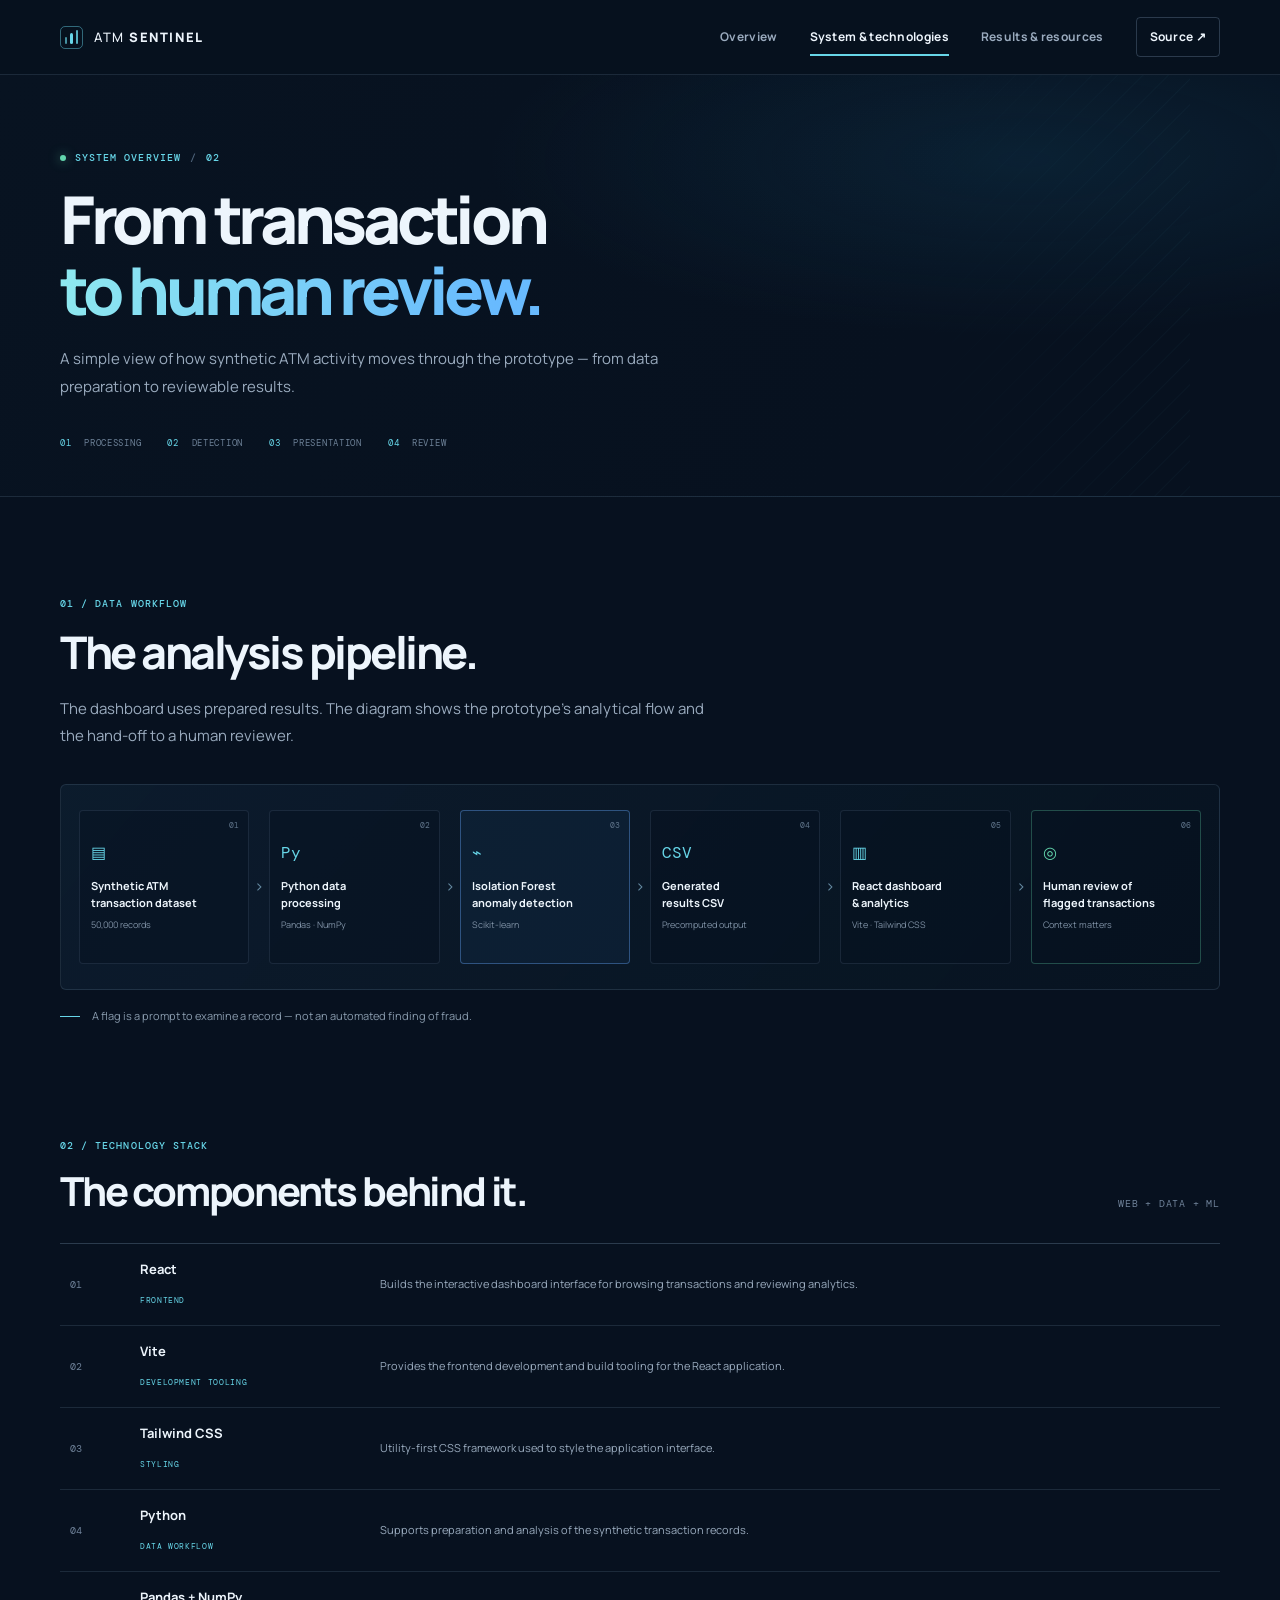
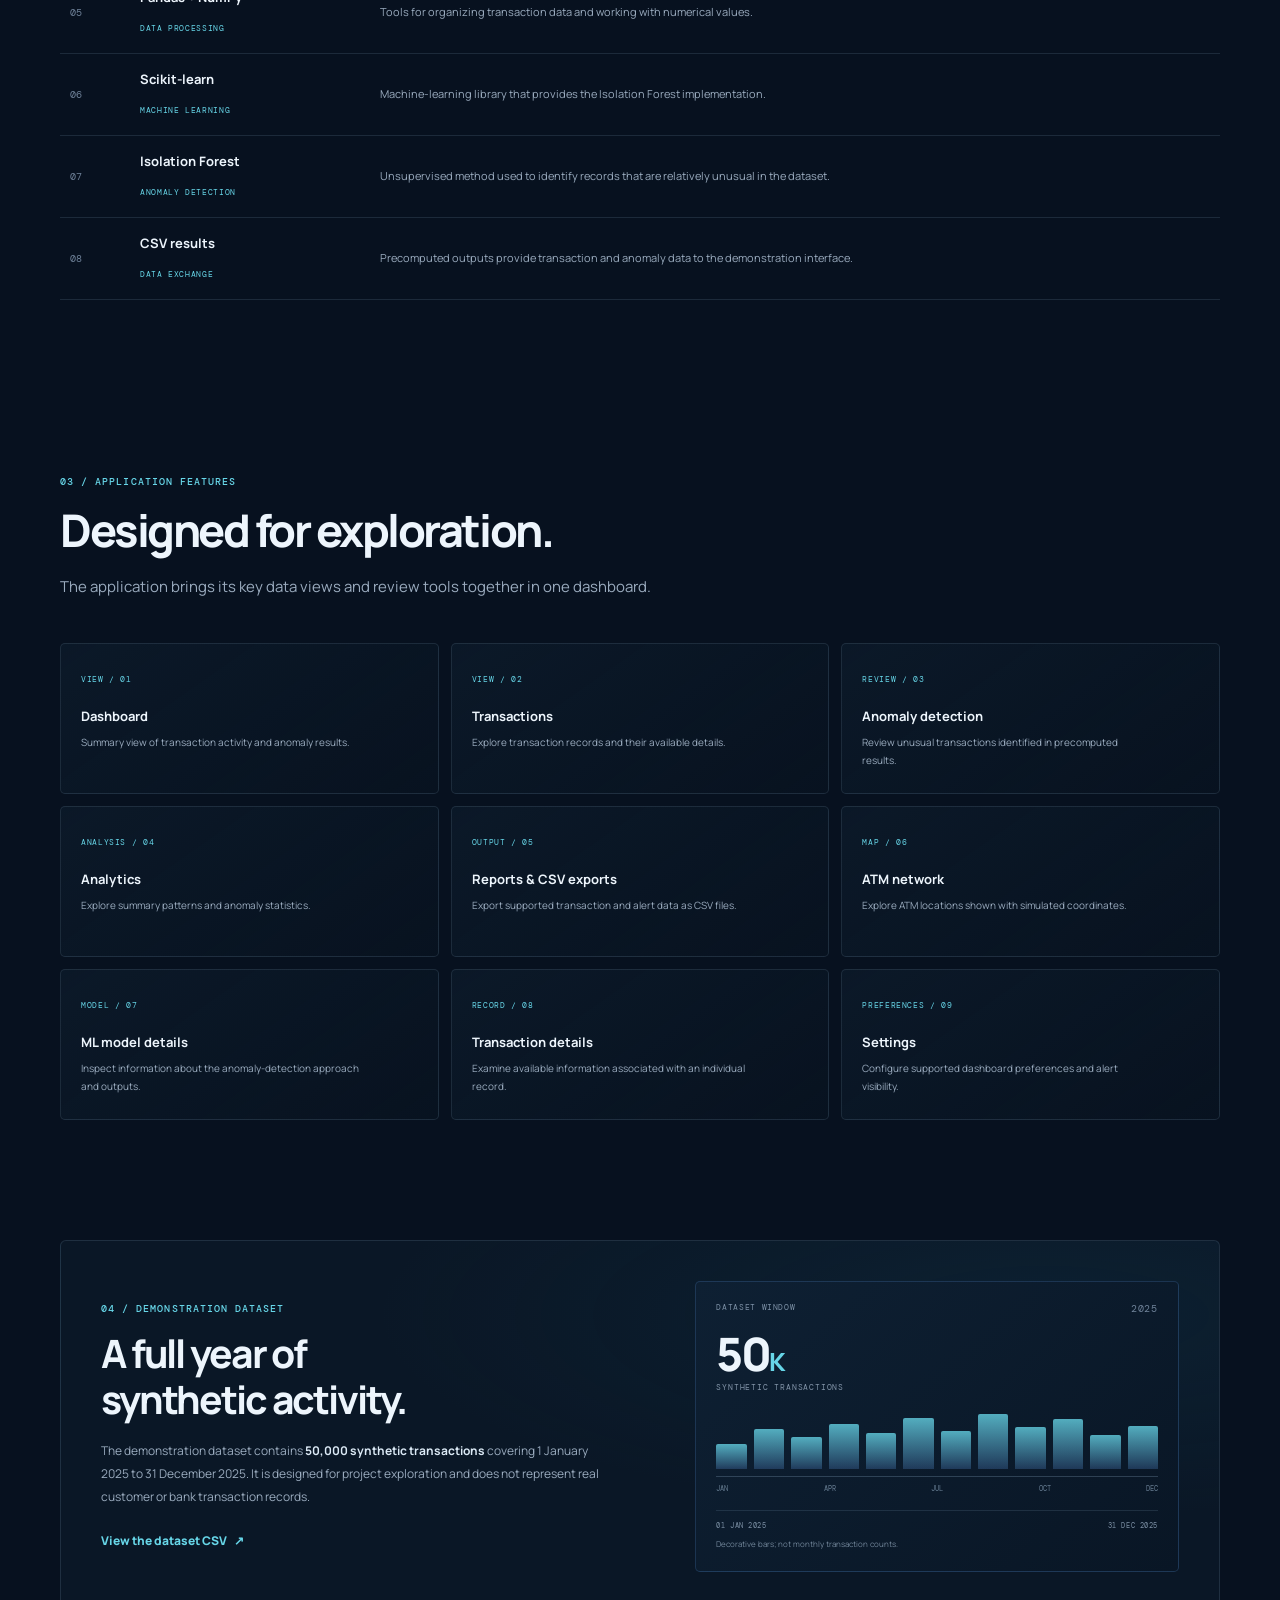
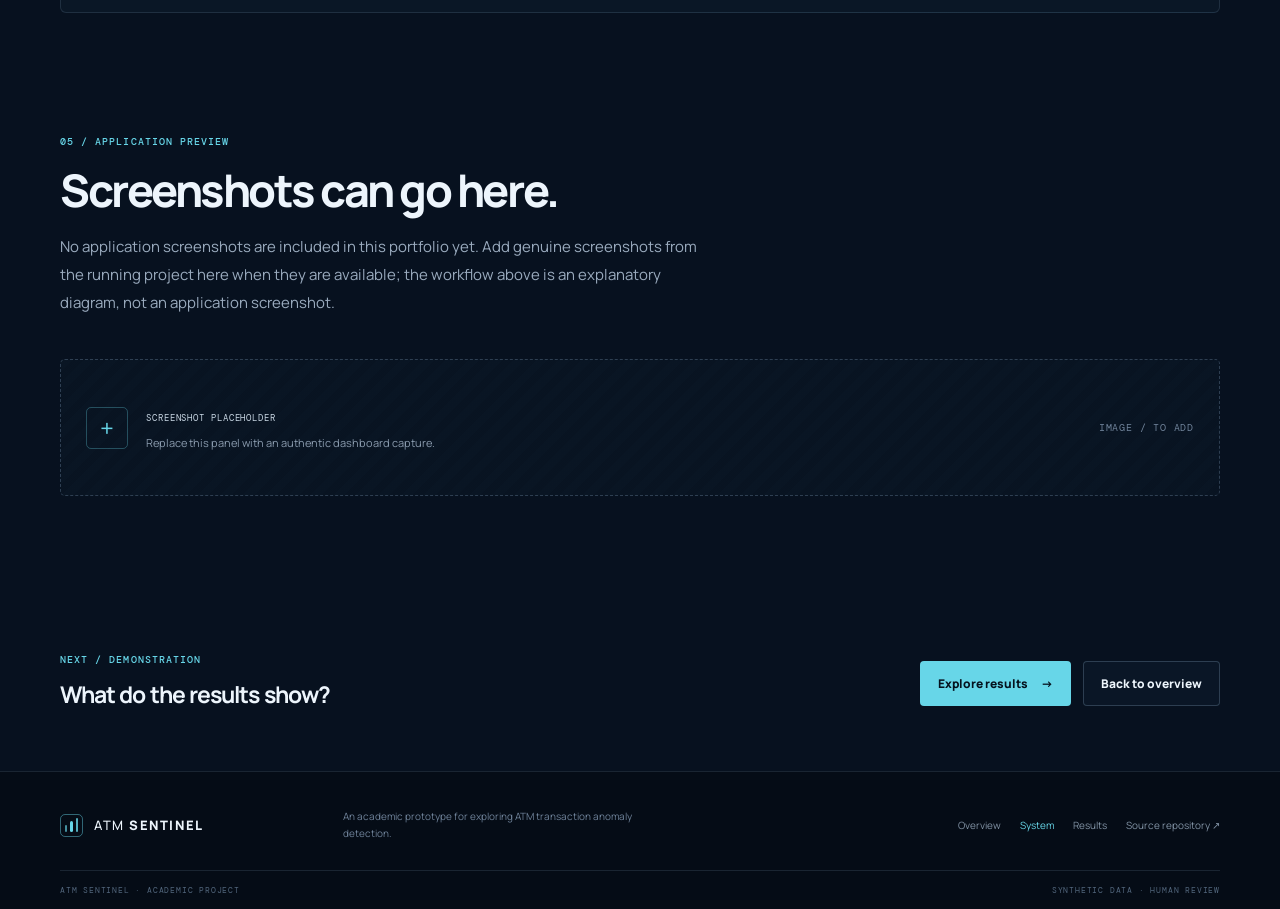
==== system.html @ 70c1882f "Add files via upload" ====
<!doctype html>
<html lang="en">
<head>
  <meta charset="utf-8">
  <meta name="viewport" content="width=device-width, initial-scale=1">
  <meta name="theme-color" content="#07111f">
  <meta name="description" content="Explore the ATM Sentinel system workflow, technologies, dataset and prototype features.">
  <title>System &amp; Technologies | ATM Sentinel</title>
  <link rel="preconnect" href="https://fonts.googleapis.com">
  <link rel="preconnect" href="https://fonts.gstatic.com" crossorigin>
  <link href="https://fonts.googleapis.com/css2?family=DM+Mono:wght@400;500&family=Manrope:wght@400;500;600;700;800&display=swap" rel="stylesheet">
  <link rel="stylesheet" href="style.css">
  <script src="script.js" defer></script>
</head>
<body>
  <a class="skip-link" href="#main">Skip to content</a>
  <header class="site-header"><div class="nav-shell">
    <a class="brand" href="index.html" aria-label="ATM Sentinel home"><span class="brand-mark" aria-hidden="true"><span></span><span></span><span></span></span><span>ATM <strong>SENTINEL</strong></span></a>
    <button class="menu-toggle" type="button" aria-expanded="false" aria-controls="primary-navigation"><span class="sr-only">Toggle navigation</span><span class="menu-lines" aria-hidden="true"></span></button>
    <nav class="primary-nav" id="primary-navigation" aria-label="Main navigation"><a href="index.html">Overview</a><a href="system.html" aria-current="page">System &amp; technologies</a><a href="results.html">Results &amp; resources</a><a class="nav-source" href="https://github.com/desire1515/ATM-Sentinel" target="_blank" rel="noopener noreferrer">Source <span aria-hidden="true">↗</span></a></nav>
  </div></header>
  <main id="main">
    <section class="page-hero">
      <div class="page-hero-inner"><p class="eyebrow"><span class="status-dot"></span> SYSTEM OVERVIEW <span class="eyebrow-divider">/</span> 02</p><h1>From transaction<br><span class="text-gradient">to human review.</span></h1><p class="page-lead">A simple view of how synthetic ATM activity moves through the prototype — from data preparation to reviewable results.</p>
        <div class="page-meta"><span><b>01</b> PROCESSING</span><span><b>02</b> DETECTION</span><span><b>03</b> PRESENTATION</span><span><b>04</b> REVIEW</span></div>
      </div>
    </section>
    <section class="section architecture-section" aria-labelledby="architecture-title">
      <div class="section-heading"><p class="eyebrow">01 / DATA WORKFLOW</p><h2 id="architecture-title">The analysis pipeline.</h2><p class="section-lead">The dashboard uses prepared results. The diagram shows the prototype’s analytical flow and the hand-off to a human reviewer.</p></div>
      <div class="architecture" role="img" aria-label="Synthetic ATM transaction dataset flows to Python data processing, Isolation Forest anomaly detection, generated results CSV, React dashboard and analytics, then human review of flagged transactions.">
        <div class="arch-node"><span class="arch-number">01</span><span class="arch-icon" aria-hidden="true">▤</span><strong>Synthetic ATM<br>transaction dataset</strong><small>50,000 records</small></div>
        <span class="arch-connector" aria-hidden="true"><span>›</span></span>
        <div class="arch-node"><span class="arch-number">02</span><span class="arch-icon" aria-hidden="true">Py</span><strong>Python data<br>processing</strong><small>Pandas · NumPy</small></div>
        <span class="arch-connector" aria-hidden="true"><span>›</span></span>
        <div class="arch-node arch-node-featured"><span class="arch-number">03</span><span class="arch-icon" aria-hidden="true">⌁</span><strong>Isolation Forest<br>anomaly detection</strong><small>Scikit-learn</small></div>
        <span class="arch-connector" aria-hidden="true"><span>›</span></span>
        <div class="arch-node"><span class="arch-number">04</span><span class="arch-icon" aria-hidden="true">CSV</span><strong>Generated<br>results CSV</strong><small>Precomputed output</small></div>
        <span class="arch-connector" aria-hidden="true"><span>›</span></span>
        <div class="arch-node"><span class="arch-number">05</span><span class="arch-icon" aria-hidden="true">▥</span><strong>React dashboard<br>&amp; analytics</strong><small>Vite · Tailwind CSS</small></div>
        <span class="arch-connector" aria-hidden="true"><span>›</span></span>
        <div class="arch-node arch-node-review"><span class="arch-number">06</span><span class="arch-icon" aria-hidden="true">◎</span><strong>Human review of<br>flagged transactions</strong><small>Context matters</small></div>
      </div>
      <p class="architecture-caption"><span class="caption-line"></span> A flag is a prompt to examine a record — not an automated finding of fraud.</p>
    </section>
    <section class="section stack-section" aria-labelledby="stack-title"><div class="section-heading section-heading-row"><div><p class="eyebrow">02 / TECHNOLOGY STACK</p><h2 id="stack-title">The components behind it.</h2></div><span class="mono stack-count">WEB + DATA + ML</span></div>
      <div class="stack-table">
        <article class="stack-row"><span class="stack-index">01</span><div class="stack-name"><h3>React</h3><span class="stack-type">FRONTEND</span></div><p>Builds the interactive dashboard interface for browsing transactions and reviewing analytics.</p></article>
        <article class="stack-row"><span class="stack-index">02</span><div class="stack-name"><h3>Vite</h3><span class="stack-type">DEVELOPMENT TOOLING</span></div><p>Provides the frontend development and build tooling for the React application.</p></article>
        <article class="stack-row"><span class="stack-index">03</span><div class="stack-name"><h3>Tailwind CSS</h3><span class="stack-type">STYLING</span></div><p>Utility-first CSS framework used to style the application interface.</p></article>
        <article class="stack-row"><span class="stack-index">04</span><div class="stack-name"><h3>Python</h3><span class="stack-type">DATA WORKFLOW</span></div><p>Supports preparation and analysis of the synthetic transaction records.</p></article>
        <article class="stack-row"><span class="stack-index">05</span><div class="stack-name"><h3>Pandas + NumPy</h3><span class="stack-type">DATA PROCESSING</span></div><p>Tools for organizing transaction data and working with numerical values.</p></article>
        <article class="stack-row"><span class="stack-index">06</span><div class="stack-name"><h3>Scikit-learn</h3><span class="stack-type">MACHINE LEARNING</span></div><p>Machine-learning library that provides the Isolation Forest implementation.</p></article>
        <article class="stack-row"><span class="stack-index">07</span><div class="stack-name"><h3>Isolation Forest</h3><span class="stack-type">ANOMALY DETECTION</span></div><p>Unsupervised method used to identify records that are relatively unusual in the dataset.</p></article>
        <article class="stack-row"><span class="stack-index">08</span><div class="stack-name"><h3>CSV results</h3><span class="stack-type">DATA EXCHANGE</span></div><p>Precomputed outputs provide transaction and anomaly data to the demonstration interface.</p></article>
      </div>
    </section>
    <section class="section features-section" aria-labelledby="features-title">
      <div class="section-heading"><p class="eyebrow">03 / APPLICATION FEATURES</p><h2 id="features-title">Designed for exploration.</h2><p class="section-lead">The application brings its key data views and review tools together in one dashboard.</p></div>
      <div class="feature-grid">
        <article class="feature-card"><span class="feature-code">VIEW / 01</span><h3>Dashboard</h3><p>Summary view of transaction activity and anomaly results.</p></article>
        <article class="feature-card"><span class="feature-code">VIEW / 02</span><h3>Transactions</h3><p>Explore transaction records and their available details.</p></article>
        <article class="feature-card"><span class="feature-code">REVIEW / 03</span><h3>Anomaly detection</h3><p>Review unusual transactions identified in precomputed results.</p></article>
        <article class="feature-card"><span class="feature-code">ANALYSIS / 04</span><h3>Analytics</h3><p>Explore summary patterns and anomaly statistics.</p></article>
        <article class="feature-card"><span class="feature-code">OUTPUT / 05</span><h3>Reports &amp; CSV exports</h3><p>Export supported transaction and alert data as CSV files.</p></article>
        <article class="feature-card"><span class="feature-code">MAP / 06</span><h3>ATM network</h3><p>Explore ATM locations shown with simulated coordinates.</p></article>
        <article class="feature-card"><span class="feature-code">MODEL / 07</span><h3>ML model details</h3><p>Inspect information about the anomaly-detection approach and outputs.</p></article>
        <article class="feature-card"><span class="feature-code">RECORD / 08</span><h3>Transaction details</h3><p>Examine available information associated with an individual record.</p></article>
        <article class="feature-card"><span class="feature-code">PREFERENCES / 09</span><h3>Settings</h3><p>Configure supported dashboard preferences and alert visibility.</p></article>
      </div>
    </section>
    <section class="section dataset-section" aria-labelledby="dataset-title">
      <div class="dataset-card"><div class="dataset-copy"><p class="eyebrow">04 / DEMONSTRATION DATASET</p><h2 id="dataset-title">A full year of<br>synthetic activity.</h2><p>The demonstration dataset contains <strong>50,000 synthetic transactions</strong> covering 1 January 2025 to 31 December 2025. It is designed for project exploration and does not represent real customer or bank transaction records.</p><a class="text-link" href="https://github.com/desire1515/ATM-Sentinel/blob/main/dataset/atm_transactions_malawi_synthetic.csv" target="_blank" rel="noopener noreferrer">View the dataset CSV <span aria-hidden="true">↗</span></a></div>
        <div class="dataset-visual" role="img" aria-label="Illustration of a synthetic dataset spanning January through December 2025; bars are decorative and do not show monthly transaction counts"><div class="dataset-visual-top"><span>DATASET WINDOW</span><span class="mono">2025</span></div><div class="dataset-number">50<span>K</span></div><div class="dataset-label">SYNTHETIC TRANSACTIONS</div><div class="dataset-bars" aria-hidden="true"><i style="--bar: 42%"></i><i style="--bar: 68%"></i><i style="--bar: 54%"></i><i style="--bar: 76%"></i><i style="--bar: 61%"></i><i style="--bar: 86%"></i><i style="--bar: 64%"></i><i style="--bar: 92%"></i><i style="--bar: 71%"></i><i style="--bar: 84%"></i><i style="--bar: 58%"></i><i style="--bar: 73%"></i></div><div class="dataset-months"><span>JAN</span><span>APR</span><span>JUL</span><span>OCT</span><span>DEC</span></div><div class="dataset-dates"><span>01 JAN 2025</span><span>31 DEC 2025</span></div><small class="dataset-note">Decorative bars; not monthly transaction counts.</small></div>
      </div>
    </section>
    <section class="section screenshots-section" aria-labelledby="screenshots-title">
      <div class="section-heading"><p class="eyebrow">05 / APPLICATION PREVIEW</p><h2 id="screenshots-title">Screenshots can go here.</h2><p class="section-lead">No application screenshots are included in this portfolio yet. Add genuine screenshots from the running project here when they are available; the workflow above is an explanatory diagram, not an application screenshot.</p></div>
      <div class="screenshot-placeholder"><span class="placeholder-plus" aria-hidden="true">+</span><div><strong>SCREENSHOT PLACEHOLDER</strong><p>Replace this panel with an authentic dashboard capture.</p></div><span class="mono">IMAGE / TO ADD</span></div>
    </section>
    <section class="closing-cta"><div><p class="eyebrow">NEXT / DEMONSTRATION</p><h2>What do the results show?</h2></div><div class="cta-actions"><a class="button button-primary" href="results.html">Explore results <span aria-hidden="true">→</span></a><a class="button button-secondary" href="index.html">Back to overview</a></div></section>
  </main>
  <footer class="site-footer"><div class="footer-main"><a class="brand" href="index.html"><span class="brand-mark" aria-hidden="true"><span></span><span></span><span></span></span><span>ATM <strong>SENTINEL</strong></span></a><p>An academic prototype for exploring ATM transaction anomaly detection.</p><nav aria-label="Footer navigation"><a href="index.html">Overview</a><a href="system.html" aria-current="page">System</a><a href="results.html">Results</a><a href="https://github.com/desire1515/ATM-Sentinel" target="_blank" rel="noopener noreferrer">Source repository ↗</a></nav></div><div class="footer-bottom"><span>ATM SENTINEL · ACADEMIC PROJECT</span><span>SYNTHETIC DATA · HUMAN REVIEW</span></div></footer>
</body>
</html>
---- style.css ----
:root {
  color-scheme: dark;
  --bg: #07111f;
  --bg-deep: #050c16;
  --panel: #0c1929;
  --panel-raised: #102035;
  --line: rgba(157, 190, 220, .14);
  --line-strong: rgba(157, 190, 220, .24);
  --text: #edf5fc;
  --muted: #9aabbe;
  --dim: #6f8299;
  --cyan: #67d6e8;
  --blue: #67a9ff;
  --green: #63d6ad;
  --amber: #ffc66d;
  --red: #ff748b;
  --font: "Manrope", "Segoe UI", sans-serif;
  --mono: "DM Mono", Consolas, monospace;
  --content: 1160px;
}

* { box-sizing: border-box; }
html { scroll-behavior: smooth; scroll-padding-top: 90px; }
body { margin: 0; background: var(--bg); color: var(--text); font-family: var(--font); font-size: 15px; line-height: 1.7; -webkit-font-smoothing: antialiased; }
a { color: inherit; text-decoration: none; }
a:hover { color: var(--cyan); }
button, a { -webkit-tap-highlight-color: transparent; }
:focus-visible { outline: 3px solid var(--cyan); outline-offset: 4px; border-radius: 3px; }
::selection { background: rgba(103, 214, 232, .3); color: #fff; }
.sr-only { position: absolute; width: 1px; height: 1px; padding: 0; margin: -1px; overflow: hidden; clip: rect(0, 0, 0, 0); white-space: nowrap; border: 0; }
.skip-link { position: fixed; z-index: 100; top: 12px; left: 12px; padding: 10px 14px; transform: translateY(-160%); background: var(--cyan); color: var(--bg-deep); border-radius: 4px; font-weight: 800; }
.skip-link:focus { transform: translateY(0); color: var(--bg-deep); }
.site-header { position: sticky; top: 0; z-index: 20; background: rgba(7, 17, 31, .94); border-bottom: 1px solid var(--line); backdrop-filter: blur(16px); }
.nav-shell { width: min(var(--content), calc(100% - 56px)); min-height: 74px; margin: auto; display: flex; align-items: center; justify-content: space-between; }
.brand { display: inline-flex; align-items: center; gap: 11px; color: var(--text); font-size: 13px; letter-spacing: .12em; font-weight: 500; white-space: nowrap; }
.brand strong { font-weight: 800; }
.brand-mark { width: 23px; height: 23px; display: flex; align-items: end; gap: 3px; padding: 4px; border: 1px solid rgba(103, 214, 232, .45); border-radius: 5px; }
.brand-mark span { width: 3px; border-radius: 2px; background: var(--cyan); }
.brand-mark span:nth-child(1) { height: 7px; opacity: .65; }.brand-mark span:nth-child(2) { height: 11px; }.brand-mark span:nth-child(3) { height: 14px; opacity: .8; }
.primary-nav { display: flex; align-items: center; gap: 32px; }
.primary-nav a { position: relative; padding: 26px 0; color: var(--muted); font-size: 12px; font-weight: 700; letter-spacing: .025em; transition: color .2s ease; }
.primary-nav a:hover, .primary-nav a[aria-current="page"] { color: var(--text); }
.primary-nav a[aria-current="page"]::after { position: absolute; content: ""; bottom: 17px; left: 0; width: 100%; height: 2px; background: var(--cyan); }
.primary-nav .nav-source { padding: 9px 13px; border: 1px solid var(--line-strong); border-radius: 4px; color: var(--text); }
.primary-nav .nav-source::after { display: none; }
.primary-nav .nav-source:hover { border-color: var(--cyan); color: var(--cyan); }
.menu-toggle { display: none; border: 1px solid var(--line-strong); color: var(--text); background: transparent; width: 42px; height: 42px; border-radius: 4px; }
.menu-lines, .menu-lines::before, .menu-lines::after { position: relative; display: block; width: 18px; height: 2px; background: var(--text); margin: auto; transition: transform .2s ease; }
.menu-lines::before, .menu-lines::after { content: ""; position: absolute; left: 0; }
.menu-lines::before { transform: translateY(-6px); }.menu-lines::after { transform: translateY(6px); }

.hero { position: relative; overflow: hidden; background: radial-gradient(ellipse at 76% 45%, rgba(18, 60, 91, .34), transparent 37%), linear-gradient(135deg, #081321 0%, #07111f 58%, #091727 100%); }
.hero-grid { width: min(var(--content), calc(100% - 56px)); min-height: 580px; margin: auto; display: grid; grid-template-columns: 1.02fr .98fr; align-items: center; gap: 40px; padding: 67px 0 52px; }
.hero-copy { position: relative; z-index: 1; }
.eyebrow { display: flex; align-items: center; gap: 9px; margin: 0 0 19px; color: var(--cyan); font: 500 10px/1.4 var(--mono); letter-spacing: .105em; }
.status-dot { width: 6px; height: 6px; display: inline-block; background: var(--green); border-radius: 50%; box-shadow: 0 0 11px rgba(99, 214, 173, .6); }
.eyebrow-divider { color: #50657c; }
h1, h2, h3, p { margin-top: 0; }
.hero h1, .page-hero h1 { margin: 0; font-size: clamp(44px, 6.6vw, 76px); line-height: 1.08; letter-spacing: -.065em; font-weight: 800; }
.text-gradient { color: var(--cyan); background: linear-gradient(100deg, #8de7f0 4%, #68bafe 90%); background-clip: text; -webkit-background-clip: text; -webkit-text-fill-color: transparent; }
.hero-subtitle { margin: 13px 0 19px; color: #c7d5e4; font-size: clamp(16px, 2vw, 20px); font-weight: 600; letter-spacing: -.02em; }
.hero-intro, .page-lead { max-width: 530px; margin: 0; color: var(--muted); font-size: 15px; line-height: 1.9; }
.hero-actions, .cta-actions { display: flex; flex-wrap: wrap; gap: 12px; margin-top: 29px; }
.button { min-height: 45px; display: inline-flex; align-items: center; justify-content: center; gap: 13px; padding: 0 17px; border: 1px solid transparent; border-radius: 4px; font-size: 12px; font-weight: 800; transition: transform .2s ease, border-color .2s ease, background .2s ease; }
.button:hover { transform: translateY(-2px); }
.button-primary { color: #05121e; background: var(--cyan); }
.button-primary:hover { color: #05121e; background: #90e8f2; }
.button-secondary { color: var(--text); border-color: var(--line-strong); background: rgba(13, 28, 44, .55); }
.button-secondary:hover { color: var(--cyan); border-color: var(--cyan); }
.hero-note { max-width: 470px; display: flex; align-items: flex-start; gap: 10px; margin-top: 23px; color: #8799ad; font-size: 11px; line-height: 1.7; }
.note-icon { flex: 0 0 auto; display: inline-grid; place-items: center; width: 17px; height: 17px; border: 1px solid rgba(103, 214, 232, .55); border-radius: 50%; color: var(--cyan); font: 500 10px var(--mono); }
.hero-visual { position: relative; width: 100%; max-width: 520px; height: 386px; margin: 0 auto; overflow: hidden; border: 1px solid rgba(103, 169, 255, .22); border-radius: 8px; background: linear-gradient(145deg, rgba(14, 31, 50, .93), rgba(7, 17, 31, .84)); box-shadow: 0 28px 90px rgba(0, 0, 0, .25), inset 0 1px rgba(255,255,255,.025); }
.hero-visual::before { position: absolute; inset: 0; content: ""; opacity: .36; background-image: linear-gradient(rgba(114, 165, 207, .08) 1px, transparent 1px), linear-gradient(90deg, rgba(114, 165, 207, .08) 1px, transparent 1px); background-size: 34px 34px; mask-image: linear-gradient(to bottom, black, transparent 88%); }
.visual-topline, .visual-footer { position: absolute; z-index: 2; left: 23px; right: 23px; display: flex; align-items: center; justify-content: space-between; color: #7890a8; font: 9px var(--mono); letter-spacing: .12em; }
.visual-topline { top: 20px; }.mono { color: var(--dim); font: 10px var(--mono); letter-spacing: .08em; }
.visual-orbit { position: absolute; top: 49%; left: 50%; border: 1px solid rgba(103, 169, 255, .19); border-radius: 50%; transform: translate(-50%, -50%); }
.orbit-one { width: 214px; height: 214px; }.orbit-two { width: 310px; height: 310px; border-style: dashed; border-color: rgba(103, 214, 232, .15); }
.visual-center { position: absolute; top: 49%; left: 50%; z-index: 2; display: flex; width: 150px; height: 150px; flex-direction: column; align-items: center; justify-content: center; gap: 6px; border: 1px solid rgba(103, 214, 232, .35); border-radius: 50%; background: radial-gradient(circle, rgba(19, 52, 75, .96), rgba(9, 23, 38, .97) 72%); box-shadow: 0 0 46px rgba(49, 165, 199, .13); transform: translate(-50%, -50%); }
.shield { width: 43px; height: 43px; display: grid; place-items: center; margin-bottom: 3px; }
.shield svg { width: 38px; fill: none; stroke: var(--cyan); stroke-width: 1.7; stroke-linecap: round; stroke-linejoin: round; }
.visual-center-label { color: var(--text); font-size: 9px; font-weight: 800; letter-spacing: .12em; }.visual-center-sub { color: #7890a8; font: 8px var(--mono); letter-spacing: .1em; }
.signal { position: absolute; z-index: 3; width: 8px; height: 8px; border: 2px solid #0d2435; border-radius: 50%; background: var(--cyan); box-shadow: 0 0 13px var(--cyan); }
.signal-a { top: 28%; left: 30%; }.signal-b { top: 68%; right: 23%; background: var(--blue); box-shadow: 0 0 12px var(--blue); }.signal-c { top: 30%; right: 29%; width: 6px; height: 6px; background: var(--green); box-shadow: 0 0 12px var(--green); }
.visual-tag { position: absolute; z-index: 4; display: flex; align-items: center; gap: 7px; padding: 7px 10px; border: 1px solid var(--line-strong); border-radius: 4px; background: rgba(7, 17, 31, .93); color: #c9d7e5; font: 9px var(--mono); letter-spacing: .06em; box-shadow: 0 8px 22px rgba(0,0,0,.2); }
.tag-anomaly { top: 34%; right: 7%; }.tag-review { bottom: 24%; left: 7%; }.tag-dot { width: 6px; height: 6px; border-radius: 50%; background: var(--amber); box-shadow: 0 0 8px rgba(255,198,109,.65); }.tag-check { color: var(--cyan); font-size: 12px; }
.visual-footer { bottom: 18px; color: #6f8299; font-size: 8px; }.visual-line { flex: 1; max-width: 40px; height: 1px; margin: 0 7px; background: rgba(103, 169, 255, .25); }
.hero-bottom { width: min(var(--content), calc(100% - 56px)); display: flex; justify-content: space-between; margin: auto; padding: 15px 0 20px; border-top: 1px solid var(--line); color: #657b92; font: 9px var(--mono); letter-spacing: .1em; }.scroll-cue span { color: var(--cyan); margin-left: 6px; }

.section { width: min(var(--content), calc(100% - 56px)); margin: auto; padding: 100px 0; }
.section-heading { max-width: 700px; margin-bottom: 43px; }
.section-heading .eyebrow { margin-bottom: 14px; }
.section-heading h2, .tech-intro h2, .aim-heading h2, .dataset-copy h2 { margin-bottom: 0; font-size: clamp(30px, 4.2vw, 45px); line-height: 1.2; letter-spacing: -.055em; font-weight: 750; }
.text-muted { color: #8498ae; }
.section-heading-row { max-width: none; display: flex; align-items: end; justify-content: space-between; gap: 24px; }
.section-heading-row h2 { font-size: clamp(28px, 3.8vw, 40px); }
.section-lead { max-width: 650px; margin: 16px 0 0; color: var(--muted); line-height: 1.85; }
.section-problem { display: grid; grid-template-columns: .9fr 1.1fr; gap: 100px; }
.section-problem .section-heading { margin: 0; }
.problem-content { max-width: 580px; padding-top: 7px; }.problem-content p { color: var(--muted); line-height: 1.9; }.problem-content .lead { margin-bottom: 17px; color: #d5e0ea; font-size: 17px; line-height: 1.75; }
.callout { display: flex; gap: 14px; margin-top: 26px; padding: 17px 18px; border: 1px solid rgba(255, 198, 109, .22); border-left: 2px solid var(--amber); border-radius: 4px; background: rgba(255, 198, 109, .045); }
.callout-mark { width: 20px; height: 20px; display: grid; flex: 0 0 auto; place-items: center; border: 1px solid rgba(255,198,109,.6); border-radius: 50%; color: var(--amber); font: 12px var(--mono); }
.callout p { margin: 0; color: #aebccc; font-size: 12px; line-height: 1.7; }.callout strong { color: var(--amber); }
.section-aim { padding-top: 0; }.aim-panel { display: grid; grid-template-columns: 1fr 1fr; gap: 70px; align-items: end; padding: 43px; border: 1px solid var(--line); border-radius: 6px; background: linear-gradient(120deg, #0b1929, #0a1625); }
.aim-heading .eyebrow { margin-bottom: 14px; }.aim-statement { display: flex; gap: 18px; align-items: stretch; }.aim-rule { flex: 0 0 2px; background: linear-gradient(var(--cyan), rgba(103,214,232,.05)); }.aim-statement p { margin: 0; color: #c5d4e2; font-size: 15px; line-height: 1.9; }
.objectives { padding-top: 38px; }.objectives-head { display: flex; align-items: center; justify-content: space-between; padding-bottom: 14px; border-bottom: 1px solid var(--line-strong); }.objectives-head .eyebrow { margin: 0; }.objective-list { display: grid; grid-template-columns: 1fr 1fr; column-gap: 48px; }.objective { display: flex; gap: 17px; padding: 22px 0; border-bottom: 1px solid var(--line); }.objective-num { color: var(--cyan); font: 11px var(--mono); padding-top: 3px; }.objective h3 { margin: 0 0 7px; font-size: 14px; }.objective p { margin: 0; color: var(--muted); font-size: 12px; line-height: 1.75; }
.solution-section { padding-top: 25px; }.text-link { color: var(--cyan); font-size: 12px; font-weight: 800; white-space: nowrap; }.text-link span { margin-left: 5px; }.text-link:hover { color: #a0edf3; }
.solution-flow { display: grid; grid-template-columns: 1fr 32px 1fr 32px 1fr 32px 1fr; align-items: center; padding: 27px 29px; border: 1px solid var(--line); border-radius: 6px; background: rgba(11, 25, 41, .66); }.solution-step { min-height: 174px; display: flex; flex-direction: column; align-items: flex-start; }.step-glyph { width: 37px; height: 37px; display: grid; place-items: center; margin-bottom: 15px; border: 1px solid rgba(103, 214, 232, .25); border-radius: 5px; color: var(--cyan); background: rgba(103, 214, 232, .05); font: 16px var(--mono); }.solution-step-final .step-glyph { color: var(--green); border-color: rgba(99,214,173,.3); }.step-index { color: #71869b; font: 9px var(--mono); }.solution-step h3 { margin: 6px 0 5px; font-size: 14px; }.solution-step p { max-width: 180px; margin: 0; color: var(--muted); font-size: 11px; line-height: 1.7; }.flow-arrow { align-self: center; padding-bottom: 48px; color: #547187; font-size: 18px; }
.tech-section { display: grid; grid-template-columns: .76fr 1.24fr; gap: 80px; align-items: start; padding-top: 12px; }.tech-intro .eyebrow { margin-bottom: 16px; }.tech-intro > p:last-child { max-width: 360px; margin: 18px 0 0; color: var(--muted); font-size: 13px; line-height: 1.85; }.tech-grid { display: grid; grid-template-columns: 1fr 1fr; gap: 12px; }.tech-card { min-height: 94px; display: flex; align-items: center; gap: 14px; padding: 17px; border: 1px solid var(--line); border-radius: 5px; background: rgba(13, 28, 44, .56); }.tech-icon { width: 34px; height: 34px; display: grid; flex: 0 0 auto; place-items: center; border: 1px solid rgba(103,214,232,.22); border-radius: 5px; color: var(--cyan); font: 10px var(--mono); }.tech-icon-python { color: var(--amber); border-color: rgba(255,198,109,.24); }.tech-icon-ml { color: var(--blue); border-color: rgba(103,169,255,.24); }.tech-icon-csv { color: var(--green); border-color: rgba(99,214,173,.24); }.tech-card h3 { margin: 0 0 4px; font-size: 12px; }.tech-card p { margin: 0; color: var(--muted); font-size: 10px; line-height: 1.6; }
.student-section { border-top: 1px solid var(--line); border-bottom: 1px solid var(--line); background: linear-gradient(90deg, rgba(14, 33, 51, .6), rgba(8, 20, 34, .4)); }.student-inner { width: min(var(--content), calc(100% - 56px)); display: grid; grid-template-columns: .8fr 1.2fr; align-items: center; gap: 70px; margin: auto; padding: 64px 0; }.student-inner .eyebrow { margin-bottom: 12px; }.student-inner h2 { margin-bottom: 10px; font-size: 23px; letter-spacing: -.04em; }.student-summary { max-width: 380px; margin: 0; color: var(--muted); font-size: 12px; line-height: 1.8; }.student-details { display: grid; grid-template-columns: 1fr 1fr; gap: 20px 33px; margin: 0; }.student-details div { padding-bottom: 12px; border-bottom: 1px solid var(--line); }.student-details dt { margin-bottom: 5px; color: #758ba1; font: 9px var(--mono); letter-spacing: .1em; text-transform: uppercase; }.student-details dd { margin: 0; color: #d3e0ed; font-size: 12px; }
.closing-cta { width: min(var(--content), calc(100% - 56px)); display: flex; align-items: center; justify-content: space-between; gap: 24px; margin: auto; padding: 57px 0; }.closing-cta .eyebrow { margin-bottom: 8px; }.closing-cta h2 { margin: 0; font-size: 23px; letter-spacing: -.04em; }.closing-cta .cta-actions { margin: 0; }
.site-footer { padding: 36px max(28px, calc((100% - var(--content)) / 2)) 0; border-top: 1px solid var(--line); background: var(--bg-deep); }.footer-main { display: grid; grid-template-columns: 1fr 1.3fr 2fr; align-items: center; gap: 24px; padding-bottom: 28px; }.footer-main > p { max-width: 320px; margin: 0; color: var(--dim); font-size: 10px; line-height: 1.7; }.footer-main nav { display: flex; justify-content: flex-end; flex-wrap: wrap; gap: 19px; }.footer-main nav a { color: #8293a5; font-size: 10px; }.footer-main nav a:hover, .footer-main nav a[aria-current="page"] { color: var(--cyan); }.footer-bottom { display: flex; justify-content: space-between; gap: 14px; padding: 14px 0; border-top: 1px solid var(--line); color: #52667c; font: 8px var(--mono); letter-spacing: .1em; }

.page-hero { position: relative; overflow: hidden; background: radial-gradient(ellipse at 80% 20%, rgba(19, 73, 103, .28), transparent 37%), linear-gradient(120deg, #081321, #07111f 70%); border-bottom: 1px solid var(--line); }.page-hero::after { position: absolute; content: ""; top: 0; right: 7%; width: 300px; height: 100%; opacity: .26; background: repeating-linear-gradient(135deg, transparent 0, transparent 16px, rgba(103,214,232,.15) 17px, transparent 18px); mask-image: linear-gradient(90deg, transparent, black); pointer-events: none; }.page-hero-inner { position: relative; z-index: 1; width: min(var(--content), calc(100% - 56px)); margin: auto; padding: 76px 0 47px; }.page-hero .eyebrow { margin-bottom: 19px; }.page-hero h1 { font-size: clamp(43px, 6vw, 66px); }.page-lead { max-width: 610px; margin-top: 18px; }.page-meta { display: flex; flex-wrap: wrap; gap: 26px; margin-top: 35px; color: #6d8197; font: 9px var(--mono); letter-spacing: .08em; }.page-meta b { margin-right: 7px; color: var(--cyan); font-weight: 400; }
.architecture-section { padding-bottom: 78px; }.architecture-section .section-heading { margin-bottom: 34px; }.architecture { display: grid; grid-template-columns: 1fr 20px 1fr 20px 1fr 20px 1fr 20px 1fr 20px 1fr; align-items: stretch; padding: 25px 18px; border: 1px solid var(--line); border-radius: 6px; background: linear-gradient(130deg, rgba(13, 30, 48, .82), rgba(8, 20, 33, .9)); }.arch-node { position: relative; min-height: 154px; display: flex; flex-direction: column; align-items: flex-start; justify-content: center; padding: 16px 11px; border: 1px solid rgba(157,190,220,.12); border-radius: 4px; background: rgba(7,17,31,.4); }.arch-number { position: absolute; top: 9px; right: 9px; color: #60758b; font: 8px var(--mono); }.arch-icon { margin-bottom: 14px; color: var(--cyan); font: 16px var(--mono); }.arch-node strong { font-size: 11px; line-height: 1.55; }.arch-node small { margin-top: 7px; color: #7f91a5; font-size: 9px; line-height: 1.5; }.arch-node-featured { border-color: rgba(103,169,255,.38); background: rgba(47,104,154,.1); }.arch-node-review { border-color: rgba(99,214,173,.3); }.arch-node-review .arch-icon { color: var(--green); }.arch-connector { display: grid; place-items: center; color: #668ba3; font-size: 16px; }.architecture-caption { display: flex; align-items: center; gap: 12px; margin: 17px 0 0; color: #899bad; font-size: 11px; }.caption-line { width: 20px; height: 1px; background: var(--cyan); }
.stack-section { padding-top: 35px; }.stack-section .section-heading-row { margin-bottom: 28px; }.stack-count { padding-bottom: 5px; }.stack-table { border-top: 1px solid var(--line-strong); }.stack-row { display: grid; grid-template-columns: 50px 220px 1fr; align-items: center; gap: 20px; min-height: 82px; padding: 13px 10px; border-bottom: 1px solid var(--line); }.stack-index { color: #6f8299; font: 10px var(--mono); }.stack-name h3 { margin: 0 0 4px; font-size: 13px; }.stack-type { color: var(--cyan); font: 8px var(--mono); letter-spacing: .08em; }.stack-row p { margin: 0; color: var(--muted); font-size: 11px; line-height: 1.7; }
.features-section { padding-top: 75px; }.feature-grid { display: grid; grid-template-columns: repeat(3, 1fr); gap: 12px; }.feature-card { min-height: 151px; padding: 20px; border: 1px solid var(--line); border-radius: 5px; background: linear-gradient(145deg, rgba(13,28,44,.72), rgba(9,20,33,.5)); transition: border-color .2s ease, transform .2s ease; }.feature-card:hover { transform: translateY(-2px); border-color: rgba(103,214,232,.37); }.feature-code { color: var(--cyan); font: 8px var(--mono); letter-spacing: .08em; }.feature-card h3 { margin: 15px 0 6px; font-size: 13px; }.feature-card p { max-width: 280px; margin: 0; color: var(--muted); font-size: 10px; line-height: 1.8; }
.dataset-section { padding-top: 20px; }.dataset-card { display: grid; grid-template-columns: 1.05fr .95fr; gap: 60px; align-items: center; padding: 40px; border: 1px solid var(--line); border-radius: 6px; background: radial-gradient(ellipse at 85% 20%, rgba(20,69,93,.2), transparent 48%), #0a1726; }.dataset-copy .eyebrow { margin-bottom: 14px; }.dataset-copy h2 { font-size: clamp(30px, 4vw, 39px); }.dataset-copy > p:not(.eyebrow) { max-width: 510px; margin: 17px 0 18px; color: var(--muted); font-size: 12px; line-height: 1.9; }.dataset-copy > p strong { color: #dbe9f5; }.dataset-visual { min-height: 250px; padding: 20px; border: 1px solid rgba(103,169,255,.2); border-radius: 5px; background: linear-gradient(140deg, #0e2033, #091625); }.dataset-visual-top, .dataset-dates { display: flex; justify-content: space-between; color: #7d91a6; font: 8px var(--mono); letter-spacing: .08em; }.dataset-number { margin-top: 16px; color: var(--text); font-size: 46px; line-height: 1; font-weight: 800; letter-spacing: -.06em; }.dataset-number span { color: var(--cyan); font-size: 25px; }.dataset-label { margin-top: 5px; color: #8294a8; font: 8px var(--mono); letter-spacing: .1em; }.dataset-bars { height: 68px; display: flex; align-items: end; gap: 7px; margin: 17px 0 7px; padding-bottom: 7px; border-bottom: 1px solid var(--line-strong); }.dataset-bars i { flex: 1; height: var(--bar); border-radius: 2px 2px 0 0; background: linear-gradient(to top, rgba(103,169,255,.22), rgba(103,214,232,.78)); }.dataset-months { display: flex; justify-content: space-between; color: #657b90; font: 7px var(--mono); }.dataset-dates { margin-top: 17px; padding-top: 10px; border-top: 1px solid var(--line); font-size: 7px; }.dataset-note { display: block; margin-top: 7px; color: #72869a; font-size: 8px; }
.screenshots-section { padding-top: 22px; }.screenshot-placeholder { min-height: 137px; display: flex; align-items: center; gap: 18px; padding: 25px; border: 1px dashed rgba(125,153,179,.33); border-radius: 5px; background: repeating-linear-gradient(135deg, rgba(13,28,44,.4), rgba(13,28,44,.4) 8px, rgba(11,24,39,.4) 8px, rgba(11,24,39,.4) 16px); }.placeholder-plus { width: 42px; height: 42px; display: grid; flex: 0 0 auto; place-items: center; border: 1px solid rgba(103,214,232,.3); border-radius: 5px; color: var(--cyan); font-size: 24px; }.screenshot-placeholder strong { color: #c9d7e4; font: 9px var(--mono); letter-spacing: .1em; }.screenshot-placeholder p { margin: 5px 0 0; color: #8a9bae; font-size: 11px; }.screenshot-placeholder > .mono { margin-left: auto; }

.results-hero .page-hero-inner { padding-bottom: 52px; }.result-stamp { display: inline-flex; align-items: center; gap: 10px; margin-top: 27px; padding: 9px 12px; border: 1px solid rgba(103,214,232,.2); border-radius: 4px; color: #9eb0c2; background: rgba(10,26,41,.65); font: 8px var(--mono); letter-spacing: .07em; }.stamp-icon { width: 16px; height: 16px; display: grid; place-items: center; border: 1px solid rgba(103,214,232,.6); border-radius: 50%; color: var(--cyan); font-size: 9px; }.result-stamp b { color: var(--cyan); font-weight: 400; }
.results-section { padding-bottom: 70px; }.results-period { padding-bottom: 5px; }.stat-grid { display: grid; grid-template-columns: repeat(3, 1fr); gap: 13px; }.stat-card { position: relative; min-height: 169px; overflow: hidden; display: flex; flex-direction: column; align-items: flex-start; padding: 23px; border: 1px solid var(--line); border-radius: 5px; background: linear-gradient(145deg, #0e1e30, #0a1726); }.stat-card-total { border-top-color: rgba(103,169,255,.7); }.stat-card-flagged { border-top-color: rgba(255,198,109,.72); }.stat-label { color: #90a2b5; font: 9px var(--mono); letter-spacing: .09em; }.stat-value { margin-top: 13px; font-size: 38px; line-height: 1.1; font-weight: 800; letter-spacing: -.055em; }.stat-card-flagged .stat-value { color: var(--amber); }.stat-detail { margin-top: 7px; color: #8c9db0; font-size: 10px; }.stat-detail strong { color: #dae6f1; }.stat-card-mark { position: absolute; right: 22px; bottom: 15px; color: rgba(103,214,232,.17); font: 42px var(--mono); }.review-card { margin-top: 14px; padding: 27px; border: 1px solid var(--line); border-radius: 5px; background: rgba(10,22,37,.74); }.review-card-head { display: flex; justify-content: space-between; align-items: end; gap: 20px; margin-bottom: 26px; }.review-card-head .eyebrow { margin-bottom: 8px; }.review-card-head h3 { margin: 0; font-size: 16px; }.review-card-head > p { margin: 0; color: #8092a6; font-size: 10px; }.tier-row { margin: 0 0 22px; }.tier-meta { display: flex; justify-content: space-between; gap: 15px; margin-bottom: 8px; color: #c4d2df; font-size: 11px; }.tier-meta > span { display: flex; align-items: center; gap: 9px; }.tier-meta strong { font: 12px var(--mono); }.tier-meta small { color: #8496aa; font: 9px var(--mono); }.tier-dot { width: 7px; height: 7px; border-radius: 50%; }.tier-high { background: var(--red); box-shadow: 0 0 8px rgba(255,116,139,.4); }.tier-medium { background: var(--amber); box-shadow: 0 0 8px rgba(255,198,109,.4); }.tier-low { background: #71869b; }.tier-track { height: 7px; overflow: hidden; border-radius: 10px; background: #172638; }.tier-fill { display: block; width: var(--fill); height: 100%; border-radius: inherit; }.tier-fill-high { background: var(--red); }.tier-fill-medium { background: var(--amber); }.tier-fill-low { background: #71869b; }.chart-caption { margin: 7px 0 0; color: #778a9e; font-size: 9px; line-height: 1.7; }
.interpretation-note { display: flex; gap: 12px; margin-top: 15px; padding: 17px; border: 1px solid rgba(103,214,232,.18); border-radius: 4px; background: rgba(103,214,232,.035); }.interpretation-note > .note-icon { margin-top: 2px; }.interpretation-note p { margin: 0; color: #a4b5c6; font-size: 11px; line-height: 1.8; }.interpretation-note strong { color: #dbe7f2; }
.testing-section { padding-top: 45px; }.testing-section .section-heading { margin-bottom: 30px; }.testing-grid { display: grid; grid-template-columns: 1fr 1fr; gap: 13px; }.testing-card { padding: 24px; border: 1px solid var(--line); border-radius: 5px; background: rgba(12,26,42,.72); }.testing-card-limit { border-color: rgba(255,198,109,.18); }.testing-symbol { width: 27px; height: 27px; display: grid; place-items: center; border: 1px solid rgba(99,214,173,.34); border-radius: 4px; color: var(--green); font: 12px var(--mono); }.testing-card-limit .testing-symbol { border-color: rgba(255,198,109,.4); color: var(--amber); }.testing-card h3 { margin: 15px 0 12px; font-size: 14px; }.testing-card ul { display: grid; gap: 9px; margin: 0; padding-left: 17px; color: #9babbc; font-size: 11px; line-height: 1.7; }.testing-card li::marker { color: var(--cyan); }.testing-card-limit li::marker { color: var(--amber); }.testing-footnote { display: flex; gap: 19px; margin-top: 14px; padding: 16px 18px; border-top: 1px solid var(--line); border-bottom: 1px solid var(--line); }.testing-footnote .mono { flex: 0 0 auto; padding-top: 2px; color: var(--cyan); font-size: 8px; }.testing-footnote p { margin: 0; color: #8598ac; font-size: 10px; line-height: 1.8; }
.resources-section { padding-top: 60px; }.resources-section .section-heading-row { margin-bottom: 26px; }.resource-list { border-top: 1px solid var(--line-strong); }.resource-link { min-height: 76px; display: flex; align-items: center; gap: 17px; padding: 13px 10px; border-bottom: 1px solid var(--line); transition: background .2s ease, padding .2s ease; }.resource-link:hover { padding-right: 15px; padding-left: 15px; background: rgba(103,214,232,.035); }.resource-icon { width: 33px; height: 33px; display: grid; flex: 0 0 auto; place-items: center; border: 1px solid rgba(103,214,232,.22); border-radius: 4px; color: var(--cyan); font: 10px var(--mono); }.resource-copy { display: grid; gap: 3px; }.resource-copy strong { color: #dbe6f0; font-size: 12px; }.resource-copy small { color: #8395a9; font-size: 10px; }.resource-arrow { margin-left: auto; color: #8195a9; font-size: 15px; }.resource-link:hover .resource-arrow { color: var(--cyan); }

@media (max-width: 980px) {
  .hero-grid { gap: 23px; }.hero-visual { height: 350px; }.visual-tag { font-size: 8px; }.tag-anomaly { right: 3%; }.tag-review { left: 3%; }
  .section-problem { gap: 50px; }.tech-section { gap: 40px; }.architecture { grid-template-columns: repeat(3, 1fr); gap: 10px; }.arch-node { min-height: 130px; }.arch-connector { display: none; }.feature-grid { grid-template-columns: repeat(3, 1fr); }
  .footer-main { grid-template-columns: 1fr 1fr; }.footer-main nav { grid-column: 1 / -1; justify-content: flex-start; }
}
@media (max-width: 850px) {
  html { scroll-padding-top: 72px; }.nav-shell { width: calc(100% - 36px); min-height: 65px; }.menu-toggle { display: block; }.primary-nav { position: absolute; top: 64px; left: 0; right: 0; display: none; align-items: stretch; gap: 0; padding: 8px 18px 16px; border-bottom: 1px solid var(--line-strong); background: #081321; box-shadow: 0 16px 25px rgba(0,0,0,.2); }.primary-nav.is-open { display: flex; flex-direction: column; }.primary-nav a { padding: 13px 4px; border-bottom: 1px solid var(--line); }.primary-nav a[aria-current="page"]::after { bottom: 8px; width: 25px; }.primary-nav .nav-source { width: fit-content; margin-top: 10px; padding: 9px 12px; border: 1px solid var(--line-strong); }.primary-nav .nav-source::after { display: none; }
  .hero-grid { width: calc(100% - 40px); grid-template-columns: 1fr; padding: 62px 0 32px; gap: 35px; }.hero h1 { font-size: clamp(43px, 12vw, 65px); }.hero-intro { font-size: 14px; }.hero-visual { height: 320px; max-width: 480px; }.orbit-one { width: 190px; height: 190px; }.orbit-two { width: 275px; height: 275px; }.visual-center { width: 136px; height: 136px; }.hero-bottom { width: calc(100% - 40px); font-size: 7px; }.scroll-cue { display: none; }
  .section { width: calc(100% - 40px); padding: 72px 0; }.section-problem { grid-template-columns: 1fr; gap: 27px; }.problem-content .lead { font-size: 15px; }.aim-panel { grid-template-columns: 1fr; gap: 25px; padding: 26px; }.aim-statement p { font-size: 13px; }.objective-list { grid-template-columns: 1fr; }.objectives { padding-top: 29px; }.objective { padding: 17px 0; }
  .section-heading-row { align-items: flex-start; flex-direction: column; gap: 15px; }.solution-section { padding-top: 0; }.solution-flow { grid-template-columns: 1fr 1fr; gap: 12px; padding: 16px; }.solution-step { min-height: 145px; padding: 14px; border: 1px solid var(--line); border-radius: 4px; }.flow-arrow { display: none; }.tech-section { grid-template-columns: 1fr; gap: 28px; padding-top: 0; }.tech-grid { gap: 9px; }.tech-card { min-height: 82px; gap: 10px; padding: 12px; }.tech-card p { font-size: 9px; }
  .student-inner { width: calc(100% - 40px); grid-template-columns: 1fr; gap: 26px; padding: 47px 0; }.student-details { gap: 17px; }.closing-cta { width: calc(100% - 40px); align-items: flex-start; flex-direction: column; padding: 42px 0; }.closing-cta .cta-actions { margin-top: 4px; }.site-footer { padding-right: 20px; padding-left: 20px; }.footer-main { grid-template-columns: 1fr; gap: 13px; }.footer-main nav { grid-column: auto; gap: 16px; }.footer-bottom { font-size: 7px; }
  .page-hero-inner { width: calc(100% - 40px); padding: 58px 0 37px; }.page-hero h1 { font-size: clamp(40px, 11vw, 58px); }.page-lead { font-size: 13px; }.page-meta { gap: 13px 20px; font-size: 8px; }.architecture { grid-template-columns: 1fr 1fr; padding: 14px; gap: 9px; }.arch-node { min-height: 125px; }.stack-row { grid-template-columns: 28px 1fr; gap: 10px; padding: 14px 4px; }.stack-row p { grid-column: 2; }.stack-name h3 { font-size: 12px; }.stack-type { font-size: 7px; }.feature-grid { grid-template-columns: 1fr 1fr; gap: 9px; }.feature-card { min-height: 148px; padding: 15px; }.dataset-card { grid-template-columns: 1fr; gap: 25px; padding: 25px; }.dataset-visual { min-height: 230px; }.screenshot-placeholder { gap: 12px; padding: 18px; }.screenshot-placeholder > .mono { display: none; }
  .results-period { padding: 0; }.stat-grid { grid-template-columns: 1fr; }.stat-card { min-height: 145px; }.review-card { padding: 20px 16px; }.review-card-head { align-items: flex-start; flex-direction: column; gap: 6px; }.tier-meta { font-size: 10px; }.tier-meta small { display: block; margin-top: 2px; }.testing-grid { grid-template-columns: 1fr; }.testing-footnote { flex-direction: column; gap: 7px; }.resource-link { gap: 12px; }.resource-copy small { font-size: 9px; }.resource-copy strong { font-size: 11px; }
}
@media (max-width: 380px) {
  .hero-actions { flex-direction: column; align-items: stretch; }.button { width: 100%; }.hero-visual { height: 285px; }.visual-center { width: 120px; height: 120px; }.orbit-one { width: 170px; height: 170px; }.orbit-two { width: 240px; height: 240px; }.visual-tag { padding: 6px; font-size: 7px; }.solution-flow { grid-template-columns: 1fr; padding: 16px 12px; }.solution-step { min-height: 120px; }.tech-grid { grid-template-columns: 1fr; }.feature-grid { grid-template-columns: 1fr; }.feature-card { min-height: 125px; }.student-details { grid-template-columns: 1fr; }
}
@media (prefers-reduced-motion: reduce) {
  *, *::before, *::after { scroll-behavior: auto !important; animation-duration: .01ms !important; animation-iteration-count: 1 !important; transition-duration: .01ms !important; }
}
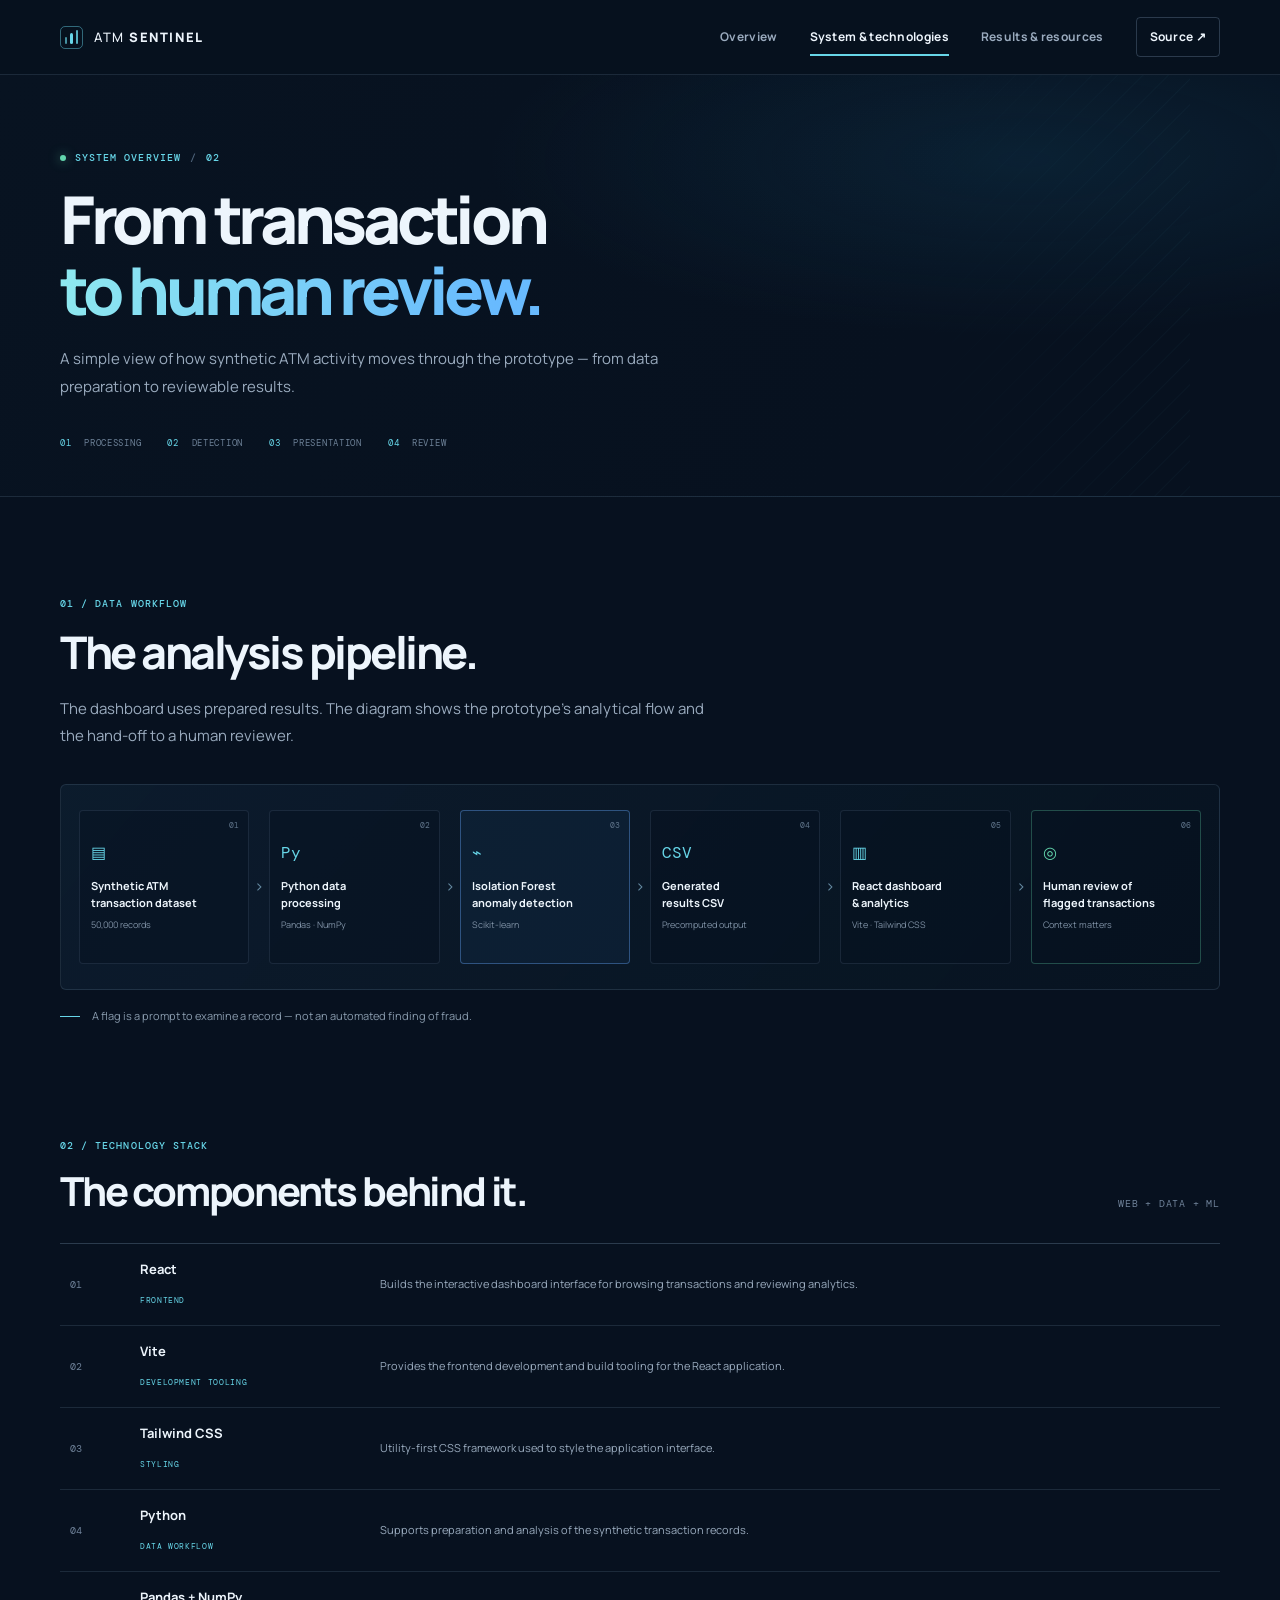
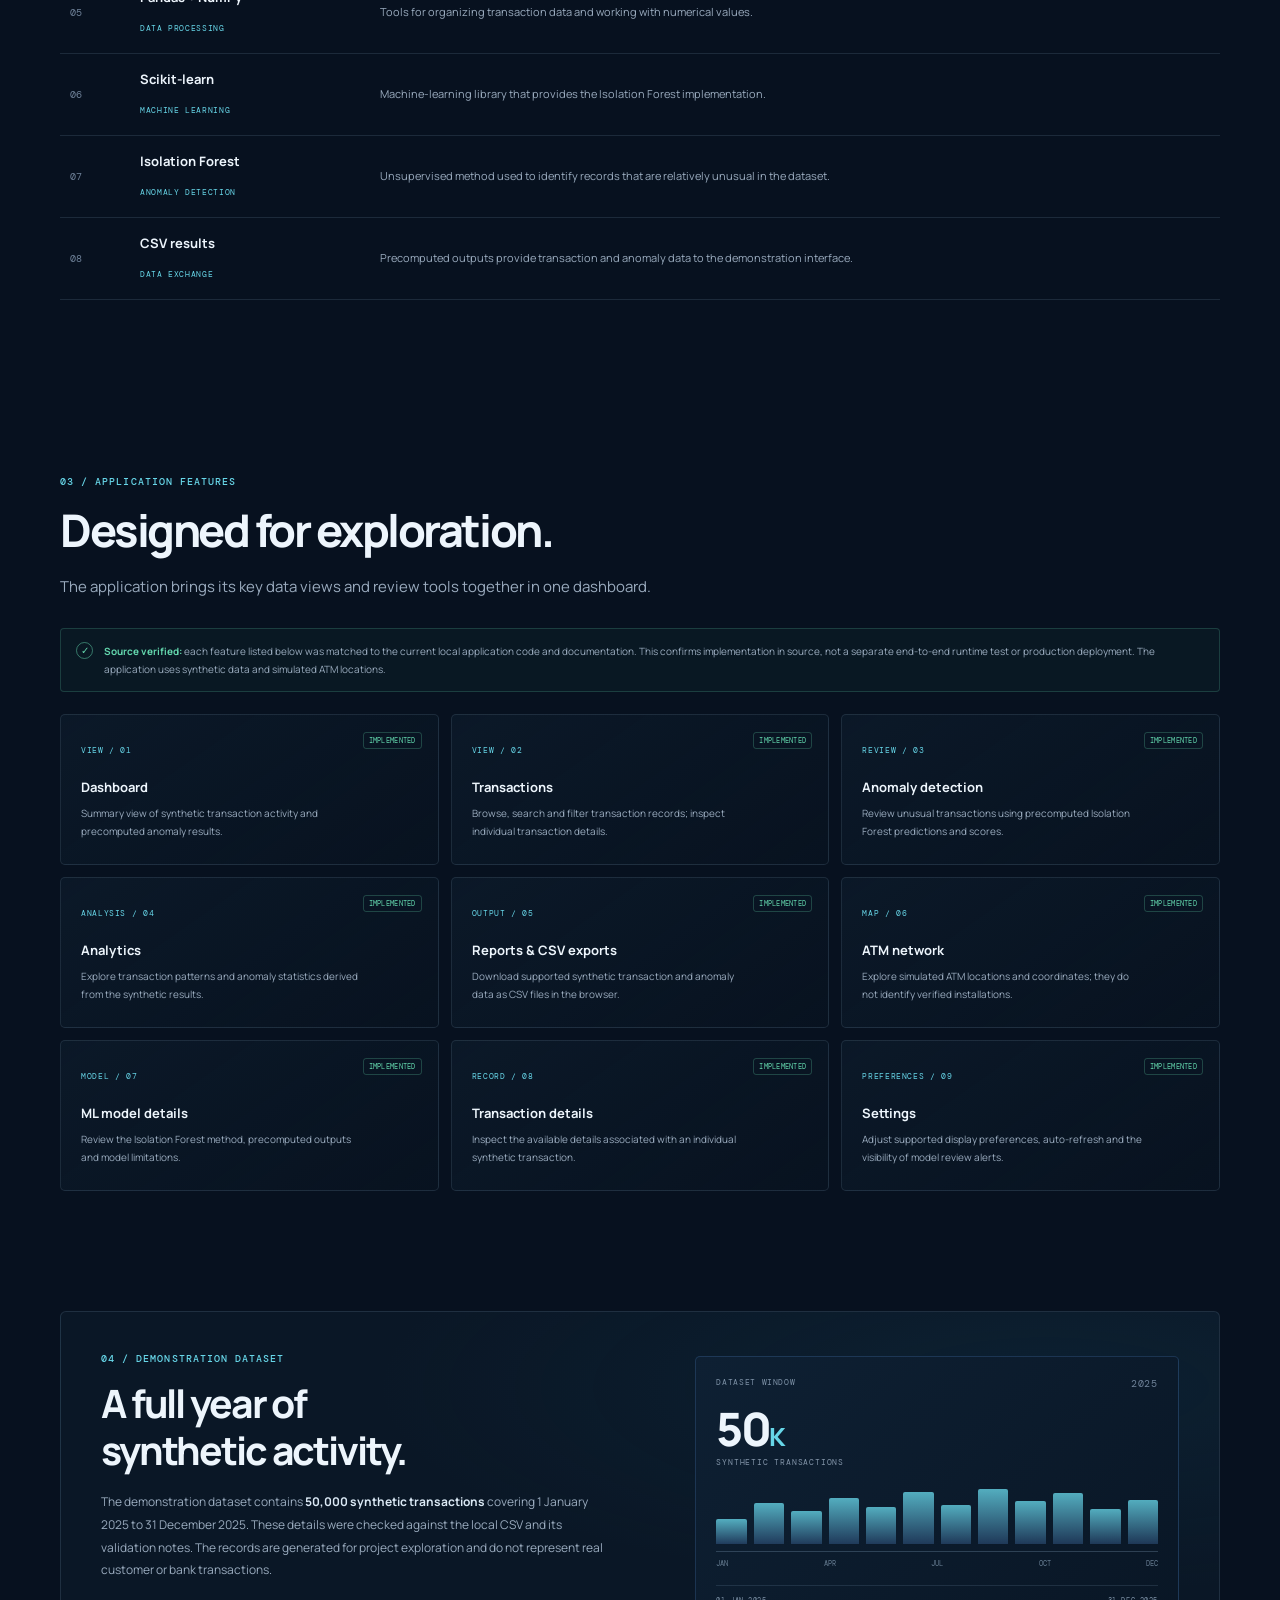
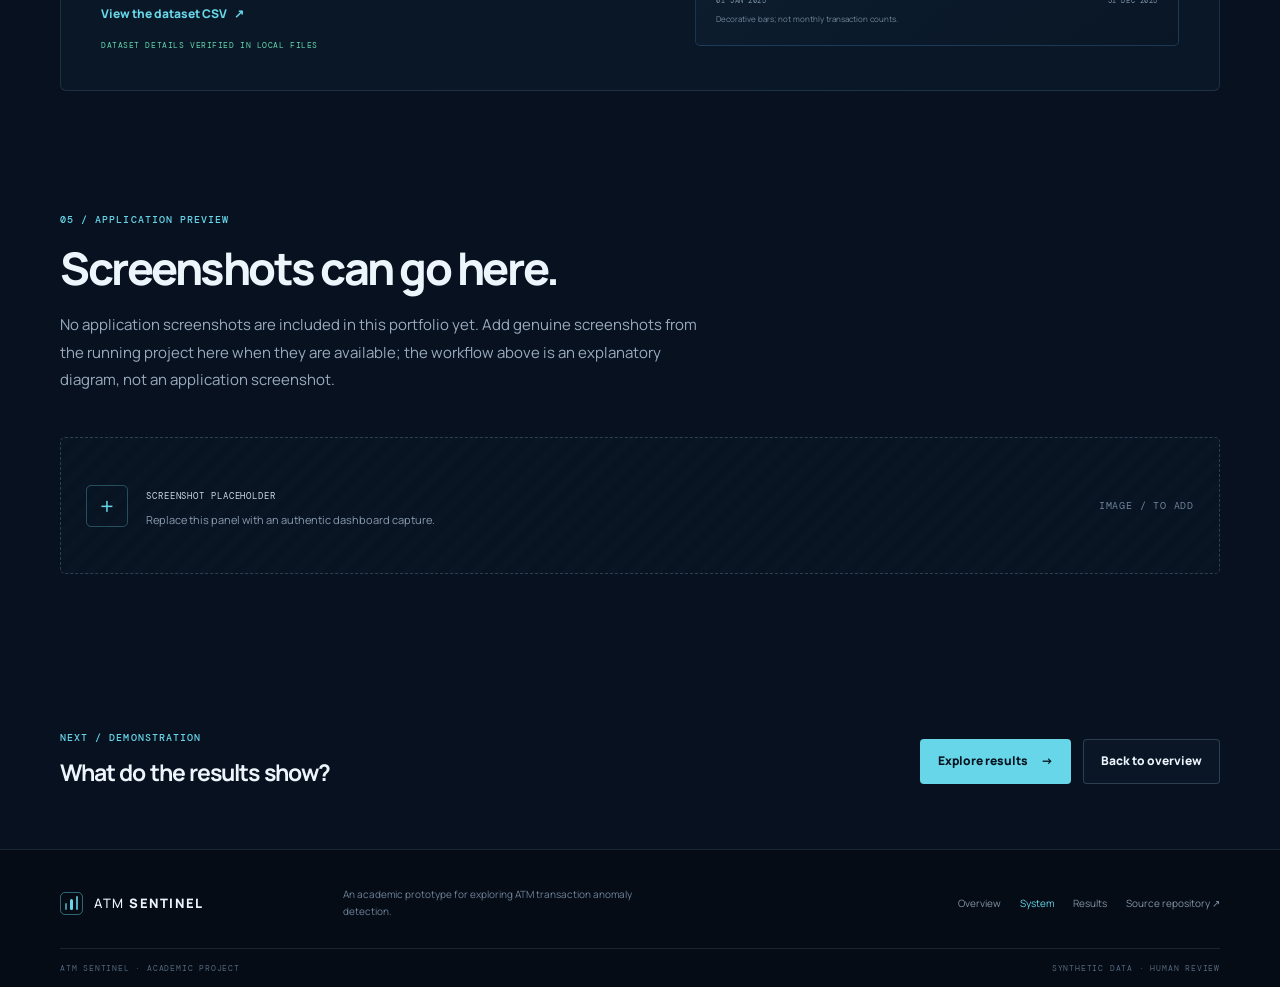
==== commit 15fd3255: "Add files via upload" ====
--- a/system.html
+++ b/system.html
@@ -56,20 +56,21 @@
     </section>
     <section class="section features-section" aria-labelledby="features-title">
       <div class="section-heading"><p class="eyebrow">03 / APPLICATION FEATURES</p><h2 id="features-title">Designed for exploration.</h2><p class="section-lead">The application brings its key data views and review tools together in one dashboard.</p></div>
+      <p class="feature-verification"><span class="note-icon" aria-hidden="true">✓</span><span><strong>Source verified:</strong> each feature listed below was matched to the current local application code and documentation. This confirms implementation in source, not a separate end-to-end runtime test or production deployment. The application uses synthetic data and simulated ATM locations.</span></p>
       <div class="feature-grid">
-        <article class="feature-card"><span class="feature-code">VIEW / 01</span><h3>Dashboard</h3><p>Summary view of transaction activity and anomaly results.</p></article>
-        <article class="feature-card"><span class="feature-code">VIEW / 02</span><h3>Transactions</h3><p>Explore transaction records and their available details.</p></article>
-        <article class="feature-card"><span class="feature-code">REVIEW / 03</span><h3>Anomaly detection</h3><p>Review unusual transactions identified in precomputed results.</p></article>
-        <article class="feature-card"><span class="feature-code">ANALYSIS / 04</span><h3>Analytics</h3><p>Explore summary patterns and anomaly statistics.</p></article>
-        <article class="feature-card"><span class="feature-code">OUTPUT / 05</span><h3>Reports &amp; CSV exports</h3><p>Export supported transaction and alert data as CSV files.</p></article>
-        <article class="feature-card"><span class="feature-code">MAP / 06</span><h3>ATM network</h3><p>Explore ATM locations shown with simulated coordinates.</p></article>
-        <article class="feature-card"><span class="feature-code">MODEL / 07</span><h3>ML model details</h3><p>Inspect information about the anomaly-detection approach and outputs.</p></article>
-        <article class="feature-card"><span class="feature-code">RECORD / 08</span><h3>Transaction details</h3><p>Examine available information associated with an individual record.</p></article>
-        <article class="feature-card"><span class="feature-code">PREFERENCES / 09</span><h3>Settings</h3><p>Configure supported dashboard preferences and alert visibility.</p></article>
+        <article class="feature-card"><span class="feature-code">VIEW / 01</span><span class="feature-status">IMPLEMENTED</span><h3>Dashboard</h3><p>Summary view of synthetic transaction activity and precomputed anomaly results.</p></article>
+        <article class="feature-card"><span class="feature-code">VIEW / 02</span><span class="feature-status">IMPLEMENTED</span><h3>Transactions</h3><p>Browse, search and filter transaction records; inspect individual transaction details.</p></article>
+        <article class="feature-card"><span class="feature-code">REVIEW / 03</span><span class="feature-status">IMPLEMENTED</span><h3>Anomaly detection</h3><p>Review unusual transactions using precomputed Isolation Forest predictions and scores.</p></article>
+        <article class="feature-card"><span class="feature-code">ANALYSIS / 04</span><span class="feature-status">IMPLEMENTED</span><h3>Analytics</h3><p>Explore transaction patterns and anomaly statistics derived from the synthetic results.</p></article>
+        <article class="feature-card"><span class="feature-code">OUTPUT / 05</span><span class="feature-status">IMPLEMENTED</span><h3>Reports &amp; CSV exports</h3><p>Download supported synthetic transaction and anomaly data as CSV files in the browser.</p></article>
+        <article class="feature-card"><span class="feature-code">MAP / 06</span><span class="feature-status">IMPLEMENTED</span><h3>ATM network</h3><p>Explore simulated ATM locations and coordinates; they do not identify verified installations.</p></article>
+        <article class="feature-card"><span class="feature-code">MODEL / 07</span><span class="feature-status">IMPLEMENTED</span><h3>ML model details</h3><p>Review the Isolation Forest method, precomputed outputs and model limitations.</p></article>
+        <article class="feature-card"><span class="feature-code">RECORD / 08</span><span class="feature-status">IMPLEMENTED</span><h3>Transaction details</h3><p>Inspect the available details associated with an individual synthetic transaction.</p></article>
+        <article class="feature-card"><span class="feature-code">PREFERENCES / 09</span><span class="feature-status">IMPLEMENTED</span><h3>Settings</h3><p>Adjust supported display preferences, auto-refresh and the visibility of model review alerts.</p></article>
       </div>
     </section>
     <section class="section dataset-section" aria-labelledby="dataset-title">
-      <div class="dataset-card"><div class="dataset-copy"><p class="eyebrow">04 / DEMONSTRATION DATASET</p><h2 id="dataset-title">A full year of<br>synthetic activity.</h2><p>The demonstration dataset contains <strong>50,000 synthetic transactions</strong> covering 1 January 2025 to 31 December 2025. It is designed for project exploration and does not represent real customer or bank transaction records.</p><a class="text-link" href="https://github.com/desire1515/ATM-Sentinel/blob/main/dataset/atm_transactions_malawi_synthetic.csv" target="_blank" rel="noopener noreferrer">View the dataset CSV <span aria-hidden="true">↗</span></a></div>
+      <div class="dataset-card"><div class="dataset-copy"><p class="eyebrow">04 / DEMONSTRATION DATASET</p><h2 id="dataset-title">A full year of<br>synthetic activity.</h2><p>The demonstration dataset contains <strong>50,000 synthetic transactions</strong> covering 1 January 2025 to 31 December 2025. These details were checked against the local CSV and its validation notes. The records are generated for project exploration and do not represent real customer or bank transactions.</p><a class="text-link" href="https://github.com/desire1515/ATM-Sentinel/blob/main/dataset/atm_transactions_malawi_synthetic.csv" target="_blank" rel="noopener noreferrer">View the dataset CSV <span aria-hidden="true">↗</span></a><span class="dataset-verification">DATASET DETAILS VERIFIED IN LOCAL FILES</span></div>
         <div class="dataset-visual" role="img" aria-label="Illustration of a synthetic dataset spanning January through December 2025; bars are decorative and do not show monthly transaction counts"><div class="dataset-visual-top"><span>DATASET WINDOW</span><span class="mono">2025</span></div><div class="dataset-number">50<span>K</span></div><div class="dataset-label">SYNTHETIC TRANSACTIONS</div><div class="dataset-bars" aria-hidden="true"><i style="--bar: 42%"></i><i style="--bar: 68%"></i><i style="--bar: 54%"></i><i style="--bar: 76%"></i><i style="--bar: 61%"></i><i style="--bar: 86%"></i><i style="--bar: 64%"></i><i style="--bar: 92%"></i><i style="--bar: 71%"></i><i style="--bar: 84%"></i><i style="--bar: 58%"></i><i style="--bar: 73%"></i></div><div class="dataset-months"><span>JAN</span><span>APR</span><span>JUL</span><span>OCT</span><span>DEC</span></div><div class="dataset-dates"><span>01 JAN 2025</span><span>31 DEC 2025</span></div><small class="dataset-note">Decorative bars; not monthly transaction counts.</small></div>
       </div>
     </section>
--- a/style.css
+++ b/style.css
@@ -113,12 +113,12 @@
 .page-hero { position: relative; overflow: hidden; background: radial-gradient(ellipse at 80% 20%, rgba(19, 73, 103, .28), transparent 37%), linear-gradient(120deg, #081321, #07111f 70%); border-bottom: 1px solid var(--line); }.page-hero::after { position: absolute; content: ""; top: 0; right: 7%; width: 300px; height: 100%; opacity: .26; background: repeating-linear-gradient(135deg, transparent 0, transparent 16px, rgba(103,214,232,.15) 17px, transparent 18px); mask-image: linear-gradient(90deg, transparent, black); pointer-events: none; }.page-hero-inner { position: relative; z-index: 1; width: min(var(--content), calc(100% - 56px)); margin: auto; padding: 76px 0 47px; }.page-hero .eyebrow { margin-bottom: 19px; }.page-hero h1 { font-size: clamp(43px, 6vw, 66px); }.page-lead { max-width: 610px; margin-top: 18px; }.page-meta { display: flex; flex-wrap: wrap; gap: 26px; margin-top: 35px; color: #6d8197; font: 9px var(--mono); letter-spacing: .08em; }.page-meta b { margin-right: 7px; color: var(--cyan); font-weight: 400; }
 .architecture-section { padding-bottom: 78px; }.architecture-section .section-heading { margin-bottom: 34px; }.architecture { display: grid; grid-template-columns: 1fr 20px 1fr 20px 1fr 20px 1fr 20px 1fr 20px 1fr; align-items: stretch; padding: 25px 18px; border: 1px solid var(--line); border-radius: 6px; background: linear-gradient(130deg, rgba(13, 30, 48, .82), rgba(8, 20, 33, .9)); }.arch-node { position: relative; min-height: 154px; display: flex; flex-direction: column; align-items: flex-start; justify-content: center; padding: 16px 11px; border: 1px solid rgba(157,190,220,.12); border-radius: 4px; background: rgba(7,17,31,.4); }.arch-number { position: absolute; top: 9px; right: 9px; color: #60758b; font: 8px var(--mono); }.arch-icon { margin-bottom: 14px; color: var(--cyan); font: 16px var(--mono); }.arch-node strong { font-size: 11px; line-height: 1.55; }.arch-node small { margin-top: 7px; color: #7f91a5; font-size: 9px; line-height: 1.5; }.arch-node-featured { border-color: rgba(103,169,255,.38); background: rgba(47,104,154,.1); }.arch-node-review { border-color: rgba(99,214,173,.3); }.arch-node-review .arch-icon { color: var(--green); }.arch-connector { display: grid; place-items: center; color: #668ba3; font-size: 16px; }.architecture-caption { display: flex; align-items: center; gap: 12px; margin: 17px 0 0; color: #899bad; font-size: 11px; }.caption-line { width: 20px; height: 1px; background: var(--cyan); }
 .stack-section { padding-top: 35px; }.stack-section .section-heading-row { margin-bottom: 28px; }.stack-count { padding-bottom: 5px; }.stack-table { border-top: 1px solid var(--line-strong); }.stack-row { display: grid; grid-template-columns: 50px 220px 1fr; align-items: center; gap: 20px; min-height: 82px; padding: 13px 10px; border-bottom: 1px solid var(--line); }.stack-index { color: #6f8299; font: 10px var(--mono); }.stack-name h3 { margin: 0 0 4px; font-size: 13px; }.stack-type { color: var(--cyan); font: 8px var(--mono); letter-spacing: .08em; }.stack-row p { margin: 0; color: var(--muted); font-size: 11px; line-height: 1.7; }
-.features-section { padding-top: 75px; }.feature-grid { display: grid; grid-template-columns: repeat(3, 1fr); gap: 12px; }.feature-card { min-height: 151px; padding: 20px; border: 1px solid var(--line); border-radius: 5px; background: linear-gradient(145deg, rgba(13,28,44,.72), rgba(9,20,33,.5)); transition: border-color .2s ease, transform .2s ease; }.feature-card:hover { transform: translateY(-2px); border-color: rgba(103,214,232,.37); }.feature-code { color: var(--cyan); font: 8px var(--mono); letter-spacing: .08em; }.feature-card h3 { margin: 15px 0 6px; font-size: 13px; }.feature-card p { max-width: 280px; margin: 0; color: var(--muted); font-size: 10px; line-height: 1.8; }
-.dataset-section { padding-top: 20px; }.dataset-card { display: grid; grid-template-columns: 1.05fr .95fr; gap: 60px; align-items: center; padding: 40px; border: 1px solid var(--line); border-radius: 6px; background: radial-gradient(ellipse at 85% 20%, rgba(20,69,93,.2), transparent 48%), #0a1726; }.dataset-copy .eyebrow { margin-bottom: 14px; }.dataset-copy h2 { font-size: clamp(30px, 4vw, 39px); }.dataset-copy > p:not(.eyebrow) { max-width: 510px; margin: 17px 0 18px; color: var(--muted); font-size: 12px; line-height: 1.9; }.dataset-copy > p strong { color: #dbe9f5; }.dataset-visual { min-height: 250px; padding: 20px; border: 1px solid rgba(103,169,255,.2); border-radius: 5px; background: linear-gradient(140deg, #0e2033, #091625); }.dataset-visual-top, .dataset-dates { display: flex; justify-content: space-between; color: #7d91a6; font: 8px var(--mono); letter-spacing: .08em; }.dataset-number { margin-top: 16px; color: var(--text); font-size: 46px; line-height: 1; font-weight: 800; letter-spacing: -.06em; }.dataset-number span { color: var(--cyan); font-size: 25px; }.dataset-label { margin-top: 5px; color: #8294a8; font: 8px var(--mono); letter-spacing: .1em; }.dataset-bars { height: 68px; display: flex; align-items: end; gap: 7px; margin: 17px 0 7px; padding-bottom: 7px; border-bottom: 1px solid var(--line-strong); }.dataset-bars i { flex: 1; height: var(--bar); border-radius: 2px 2px 0 0; background: linear-gradient(to top, rgba(103,169,255,.22), rgba(103,214,232,.78)); }.dataset-months { display: flex; justify-content: space-between; color: #657b90; font: 7px var(--mono); }.dataset-dates { margin-top: 17px; padding-top: 10px; border-top: 1px solid var(--line); font-size: 7px; }.dataset-note { display: block; margin-top: 7px; color: #72869a; font-size: 8px; }
+.features-section { padding-top: 75px; }.feature-verification { display: flex; align-items: flex-start; gap: 11px; margin: -15px 0 22px; padding: 13px 15px; border: 1px solid rgba(99,214,173,.2); border-radius: 4px; background: rgba(99,214,173,.035); color: var(--muted); font-size: 10px; line-height: 1.8; }.feature-verification .note-icon { border-color: rgba(99,214,173,.5); color: var(--green); }.feature-verification strong { color: var(--green); }.feature-grid { display: grid; grid-template-columns: repeat(3, 1fr); gap: 12px; }.feature-card { position: relative; min-height: 151px; padding: 20px; border: 1px solid var(--line); border-radius: 5px; background: linear-gradient(145deg, rgba(13,28,44,.72), rgba(9,20,33,.5)); transition: border-color .2s ease, transform .2s ease; }.feature-card:hover { transform: translateY(-2px); border-color: rgba(103,214,232,.37); }.feature-code { color: var(--cyan); font: 8px var(--mono); letter-spacing: .08em; }.feature-status { position: absolute; top: 17px; right: 16px; padding: 3px 5px; border: 1px solid rgba(99,214,173,.25); border-radius: 3px; color: var(--green); font: 7px var(--mono); letter-spacing: .04em; }.feature-card h3 { margin: 15px 0 6px; font-size: 13px; }.feature-card p { max-width: 280px; margin: 0; color: var(--muted); font-size: 10px; line-height: 1.8; }
+.dataset-section { padding-top: 20px; }.dataset-card { display: grid; grid-template-columns: 1.05fr .95fr; gap: 60px; align-items: center; padding: 40px; border: 1px solid var(--line); border-radius: 6px; background: radial-gradient(ellipse at 85% 20%, rgba(20,69,93,.2), transparent 48%), #0a1726; }.dataset-copy .eyebrow { margin-bottom: 14px; }.dataset-copy h2 { font-size: clamp(30px, 4vw, 39px); }.dataset-copy > p:not(.eyebrow) { max-width: 510px; margin: 17px 0 18px; color: var(--muted); font-size: 12px; line-height: 1.9; }.dataset-copy > p strong { color: #dbe9f5; }.dataset-verification { display: block; margin-top: 14px; color: var(--green); font: 8px var(--mono); letter-spacing: .07em; }.dataset-visual { min-height: 250px; padding: 20px; border: 1px solid rgba(103,169,255,.2); border-radius: 5px; background: linear-gradient(140deg, #0e2033, #091625); }.dataset-visual-top, .dataset-dates { display: flex; justify-content: space-between; color: #7d91a6; font: 8px var(--mono); letter-spacing: .08em; }.dataset-number { margin-top: 16px; color: var(--text); font-size: 46px; line-height: 1; font-weight: 800; letter-spacing: -.06em; }.dataset-number span { color: var(--cyan); font-size: 25px; }.dataset-label { margin-top: 5px; color: #8294a8; font: 8px var(--mono); letter-spacing: .1em; }.dataset-bars { height: 68px; display: flex; align-items: end; gap: 7px; margin: 17px 0 7px; padding-bottom: 7px; border-bottom: 1px solid var(--line-strong); }.dataset-bars i { flex: 1; height: var(--bar); border-radius: 2px 2px 0 0; background: linear-gradient(to top, rgba(103,169,255,.22), rgba(103,214,232,.78)); }.dataset-months { display: flex; justify-content: space-between; color: #657b90; font: 7px var(--mono); }.dataset-dates { margin-top: 17px; padding-top: 10px; border-top: 1px solid var(--line); font-size: 7px; }.dataset-note { display: block; margin-top: 7px; color: #72869a; font-size: 8px; }
 .screenshots-section { padding-top: 22px; }.screenshot-placeholder { min-height: 137px; display: flex; align-items: center; gap: 18px; padding: 25px; border: 1px dashed rgba(125,153,179,.33); border-radius: 5px; background: repeating-linear-gradient(135deg, rgba(13,28,44,.4), rgba(13,28,44,.4) 8px, rgba(11,24,39,.4) 8px, rgba(11,24,39,.4) 16px); }.placeholder-plus { width: 42px; height: 42px; display: grid; flex: 0 0 auto; place-items: center; border: 1px solid rgba(103,214,232,.3); border-radius: 5px; color: var(--cyan); font-size: 24px; }.screenshot-placeholder strong { color: #c9d7e4; font: 9px var(--mono); letter-spacing: .1em; }.screenshot-placeholder p { margin: 5px 0 0; color: #8a9bae; font-size: 11px; }.screenshot-placeholder > .mono { margin-left: auto; }
 
 .results-hero .page-hero-inner { padding-bottom: 52px; }.result-stamp { display: inline-flex; align-items: center; gap: 10px; margin-top: 27px; padding: 9px 12px; border: 1px solid rgba(103,214,232,.2); border-radius: 4px; color: #9eb0c2; background: rgba(10,26,41,.65); font: 8px var(--mono); letter-spacing: .07em; }.stamp-icon { width: 16px; height: 16px; display: grid; place-items: center; border: 1px solid rgba(103,214,232,.6); border-radius: 50%; color: var(--cyan); font-size: 9px; }.result-stamp b { color: var(--cyan); font-weight: 400; }
-.results-section { padding-bottom: 70px; }.results-period { padding-bottom: 5px; }.stat-grid { display: grid; grid-template-columns: repeat(3, 1fr); gap: 13px; }.stat-card { position: relative; min-height: 169px; overflow: hidden; display: flex; flex-direction: column; align-items: flex-start; padding: 23px; border: 1px solid var(--line); border-radius: 5px; background: linear-gradient(145deg, #0e1e30, #0a1726); }.stat-card-total { border-top-color: rgba(103,169,255,.7); }.stat-card-flagged { border-top-color: rgba(255,198,109,.72); }.stat-label { color: #90a2b5; font: 9px var(--mono); letter-spacing: .09em; }.stat-value { margin-top: 13px; font-size: 38px; line-height: 1.1; font-weight: 800; letter-spacing: -.055em; }.stat-card-flagged .stat-value { color: var(--amber); }.stat-detail { margin-top: 7px; color: #8c9db0; font-size: 10px; }.stat-detail strong { color: #dae6f1; }.stat-card-mark { position: absolute; right: 22px; bottom: 15px; color: rgba(103,214,232,.17); font: 42px var(--mono); }.review-card { margin-top: 14px; padding: 27px; border: 1px solid var(--line); border-radius: 5px; background: rgba(10,22,37,.74); }.review-card-head { display: flex; justify-content: space-between; align-items: end; gap: 20px; margin-bottom: 26px; }.review-card-head .eyebrow { margin-bottom: 8px; }.review-card-head h3 { margin: 0; font-size: 16px; }.review-card-head > p { margin: 0; color: #8092a6; font-size: 10px; }.tier-row { margin: 0 0 22px; }.tier-meta { display: flex; justify-content: space-between; gap: 15px; margin-bottom: 8px; color: #c4d2df; font-size: 11px; }.tier-meta > span { display: flex; align-items: center; gap: 9px; }.tier-meta strong { font: 12px var(--mono); }.tier-meta small { color: #8496aa; font: 9px var(--mono); }.tier-dot { width: 7px; height: 7px; border-radius: 50%; }.tier-high { background: var(--red); box-shadow: 0 0 8px rgba(255,116,139,.4); }.tier-medium { background: var(--amber); box-shadow: 0 0 8px rgba(255,198,109,.4); }.tier-low { background: #71869b; }.tier-track { height: 7px; overflow: hidden; border-radius: 10px; background: #172638; }.tier-fill { display: block; width: var(--fill); height: 100%; border-radius: inherit; }.tier-fill-high { background: var(--red); }.tier-fill-medium { background: var(--amber); }.tier-fill-low { background: #71869b; }.chart-caption { margin: 7px 0 0; color: #778a9e; font-size: 9px; line-height: 1.7; }
+.results-section { padding-bottom: 70px; }.results-period { padding-bottom: 5px; }.stat-grid { display: grid; grid-template-columns: repeat(3, 1fr); gap: 13px; }.stat-card { position: relative; min-height: 169px; overflow: hidden; display: flex; flex-direction: column; align-items: flex-start; padding: 23px; border: 1px solid var(--line); border-radius: 5px; background: linear-gradient(145deg, #0e1e30, #0a1726); }.stat-card-total { border-top-color: rgba(103,169,255,.7); }.stat-card-flagged { border-top-color: rgba(255,198,109,.72); }.stat-label { color: #90a2b5; font: 9px var(--mono); letter-spacing: .09em; }.stat-value { margin-top: 13px; font-size: 38px; line-height: 1.1; font-weight: 800; letter-spacing: -.055em; }.stat-card-flagged .stat-value { color: var(--amber); }.stat-detail { margin-top: 7px; color: #8c9db0; font-size: 10px; }.stat-detail strong { color: #dae6f1; }.stat-detail-pair { display: flex; flex-direction: column; align-items: flex-start; gap: 2px; line-height: 1.5; }.stat-card-mark { position: absolute; right: 22px; bottom: 15px; color: rgba(103,214,232,.17); font: 42px var(--mono); }.review-card { margin-top: 14px; padding: 27px; border: 1px solid var(--line); border-radius: 5px; background: rgba(10,22,37,.74); }.review-card-head { display: flex; justify-content: space-between; align-items: end; gap: 20px; margin-bottom: 26px; }.review-card-head .eyebrow { margin-bottom: 8px; }.review-card-head h3 { margin: 0; font-size: 16px; }.review-card-head > p { margin: 0; color: #8092a6; font-size: 10px; }.tier-row { margin: 0 0 22px; }.tier-meta { display: flex; align-items: center; justify-content: space-between; gap: 15px; margin-bottom: 8px; color: #c4d2df; font-size: 11px; }.tier-meta > span:first-child { display: flex; align-items: center; gap: 9px; }.tier-value { display: flex; flex: 0 0 auto; flex-direction: column; align-items: flex-end; gap: 2px; text-align: right; }.tier-meta strong { font: 12px var(--mono); }.tier-meta small { color: #a4b4c4; font: 9px/1.5 var(--mono); }.tier-dot { width: 7px; height: 7px; flex: 0 0 auto; border-radius: 50%; }.tier-high { background: var(--red); box-shadow: 0 0 8px rgba(255,116,139,.4); }.tier-medium { background: var(--amber); box-shadow: 0 0 8px rgba(255,198,109,.4); }.tier-low { background: #71869b; }.tier-track { height: 7px; overflow: hidden; border-radius: 10px; background: #172638; }.tier-fill { display: block; width: var(--fill); height: 100%; border-radius: inherit; }.tier-fill-high { background: var(--red); }.tier-fill-medium { background: var(--amber); }.tier-fill-low { background: #71869b; }.chart-caption { margin: 7px 0 0; color: #778a9e; font-size: 9px; line-height: 1.7; }
 .interpretation-note { display: flex; gap: 12px; margin-top: 15px; padding: 17px; border: 1px solid rgba(103,214,232,.18); border-radius: 4px; background: rgba(103,214,232,.035); }.interpretation-note > .note-icon { margin-top: 2px; }.interpretation-note p { margin: 0; color: #a4b5c6; font-size: 11px; line-height: 1.8; }.interpretation-note strong { color: #dbe7f2; }
 .testing-section { padding-top: 45px; }.testing-section .section-heading { margin-bottom: 30px; }.testing-grid { display: grid; grid-template-columns: 1fr 1fr; gap: 13px; }.testing-card { padding: 24px; border: 1px solid var(--line); border-radius: 5px; background: rgba(12,26,42,.72); }.testing-card-limit { border-color: rgba(255,198,109,.18); }.testing-symbol { width: 27px; height: 27px; display: grid; place-items: center; border: 1px solid rgba(99,214,173,.34); border-radius: 4px; color: var(--green); font: 12px var(--mono); }.testing-card-limit .testing-symbol { border-color: rgba(255,198,109,.4); color: var(--amber); }.testing-card h3 { margin: 15px 0 12px; font-size: 14px; }.testing-card ul { display: grid; gap: 9px; margin: 0; padding-left: 17px; color: #9babbc; font-size: 11px; line-height: 1.7; }.testing-card li::marker { color: var(--cyan); }.testing-card-limit li::marker { color: var(--amber); }.testing-footnote { display: flex; gap: 19px; margin-top: 14px; padding: 16px 18px; border-top: 1px solid var(--line); border-bottom: 1px solid var(--line); }.testing-footnote .mono { flex: 0 0 auto; padding-top: 2px; color: var(--cyan); font-size: 8px; }.testing-footnote p { margin: 0; color: #8598ac; font-size: 10px; line-height: 1.8; }
 .resources-section { padding-top: 60px; }.resources-section .section-heading-row { margin-bottom: 26px; }.resource-list { border-top: 1px solid var(--line-strong); }.resource-link { min-height: 76px; display: flex; align-items: center; gap: 17px; padding: 13px 10px; border-bottom: 1px solid var(--line); transition: background .2s ease, padding .2s ease; }.resource-link:hover { padding-right: 15px; padding-left: 15px; background: rgba(103,214,232,.035); }.resource-icon { width: 33px; height: 33px; display: grid; flex: 0 0 auto; place-items: center; border: 1px solid rgba(103,214,232,.22); border-radius: 4px; color: var(--cyan); font: 10px var(--mono); }.resource-copy { display: grid; gap: 3px; }.resource-copy strong { color: #dbe6f0; font-size: 12px; }.resource-copy small { color: #8395a9; font-size: 10px; }.resource-arrow { margin-left: auto; color: #8195a9; font-size: 15px; }.resource-link:hover .resource-arrow { color: var(--cyan); }
@@ -134,7 +134,7 @@
   .section { width: calc(100% - 40px); padding: 72px 0; }.section-problem { grid-template-columns: 1fr; gap: 27px; }.problem-content .lead { font-size: 15px; }.aim-panel { grid-template-columns: 1fr; gap: 25px; padding: 26px; }.aim-statement p { font-size: 13px; }.objective-list { grid-template-columns: 1fr; }.objectives { padding-top: 29px; }.objective { padding: 17px 0; }
   .section-heading-row { align-items: flex-start; flex-direction: column; gap: 15px; }.solution-section { padding-top: 0; }.solution-flow { grid-template-columns: 1fr 1fr; gap: 12px; padding: 16px; }.solution-step { min-height: 145px; padding: 14px; border: 1px solid var(--line); border-radius: 4px; }.flow-arrow { display: none; }.tech-section { grid-template-columns: 1fr; gap: 28px; padding-top: 0; }.tech-grid { gap: 9px; }.tech-card { min-height: 82px; gap: 10px; padding: 12px; }.tech-card p { font-size: 9px; }
   .student-inner { width: calc(100% - 40px); grid-template-columns: 1fr; gap: 26px; padding: 47px 0; }.student-details { gap: 17px; }.closing-cta { width: calc(100% - 40px); align-items: flex-start; flex-direction: column; padding: 42px 0; }.closing-cta .cta-actions { margin-top: 4px; }.site-footer { padding-right: 20px; padding-left: 20px; }.footer-main { grid-template-columns: 1fr; gap: 13px; }.footer-main nav { grid-column: auto; gap: 16px; }.footer-bottom { font-size: 7px; }
-  .page-hero-inner { width: calc(100% - 40px); padding: 58px 0 37px; }.page-hero h1 { font-size: clamp(40px, 11vw, 58px); }.page-lead { font-size: 13px; }.page-meta { gap: 13px 20px; font-size: 8px; }.architecture { grid-template-columns: 1fr 1fr; padding: 14px; gap: 9px; }.arch-node { min-height: 125px; }.stack-row { grid-template-columns: 28px 1fr; gap: 10px; padding: 14px 4px; }.stack-row p { grid-column: 2; }.stack-name h3 { font-size: 12px; }.stack-type { font-size: 7px; }.feature-grid { grid-template-columns: 1fr 1fr; gap: 9px; }.feature-card { min-height: 148px; padding: 15px; }.dataset-card { grid-template-columns: 1fr; gap: 25px; padding: 25px; }.dataset-visual { min-height: 230px; }.screenshot-placeholder { gap: 12px; padding: 18px; }.screenshot-placeholder > .mono { display: none; }
+  .page-hero-inner { width: calc(100% - 40px); padding: 58px 0 37px; }.page-hero h1 { font-size: clamp(40px, 11vw, 58px); }.page-lead { font-size: 13px; }.page-meta { gap: 13px 20px; font-size: 8px; }.architecture { grid-template-columns: 1fr 1fr; padding: 14px; gap: 9px; }.arch-node { min-height: 125px; }.stack-row { grid-template-columns: 28px 1fr; gap: 10px; padding: 14px 4px; }.stack-row p { grid-column: 2; }.stack-name h3 { font-size: 12px; }.stack-type { font-size: 7px; }.feature-grid { grid-template-columns: 1fr 1fr; gap: 9px; }.feature-card { min-height: 148px; padding: 15px; }.feature-status { top: 13px; right: 10px; font-size: 6px; }.feature-verification { margin-top: -8px; }.dataset-card { grid-template-columns: 1fr; gap: 25px; padding: 25px; }.dataset-visual { min-height: 230px; }.screenshot-placeholder { gap: 12px; padding: 18px; }.screenshot-placeholder > .mono { display: none; }
   .results-period { padding: 0; }.stat-grid { grid-template-columns: 1fr; }.stat-card { min-height: 145px; }.review-card { padding: 20px 16px; }.review-card-head { align-items: flex-start; flex-direction: column; gap: 6px; }.tier-meta { font-size: 10px; }.tier-meta small { display: block; margin-top: 2px; }.testing-grid { grid-template-columns: 1fr; }.testing-footnote { flex-direction: column; gap: 7px; }.resource-link { gap: 12px; }.resource-copy small { font-size: 9px; }.resource-copy strong { font-size: 11px; }
 }
 @media (max-width: 380px) {
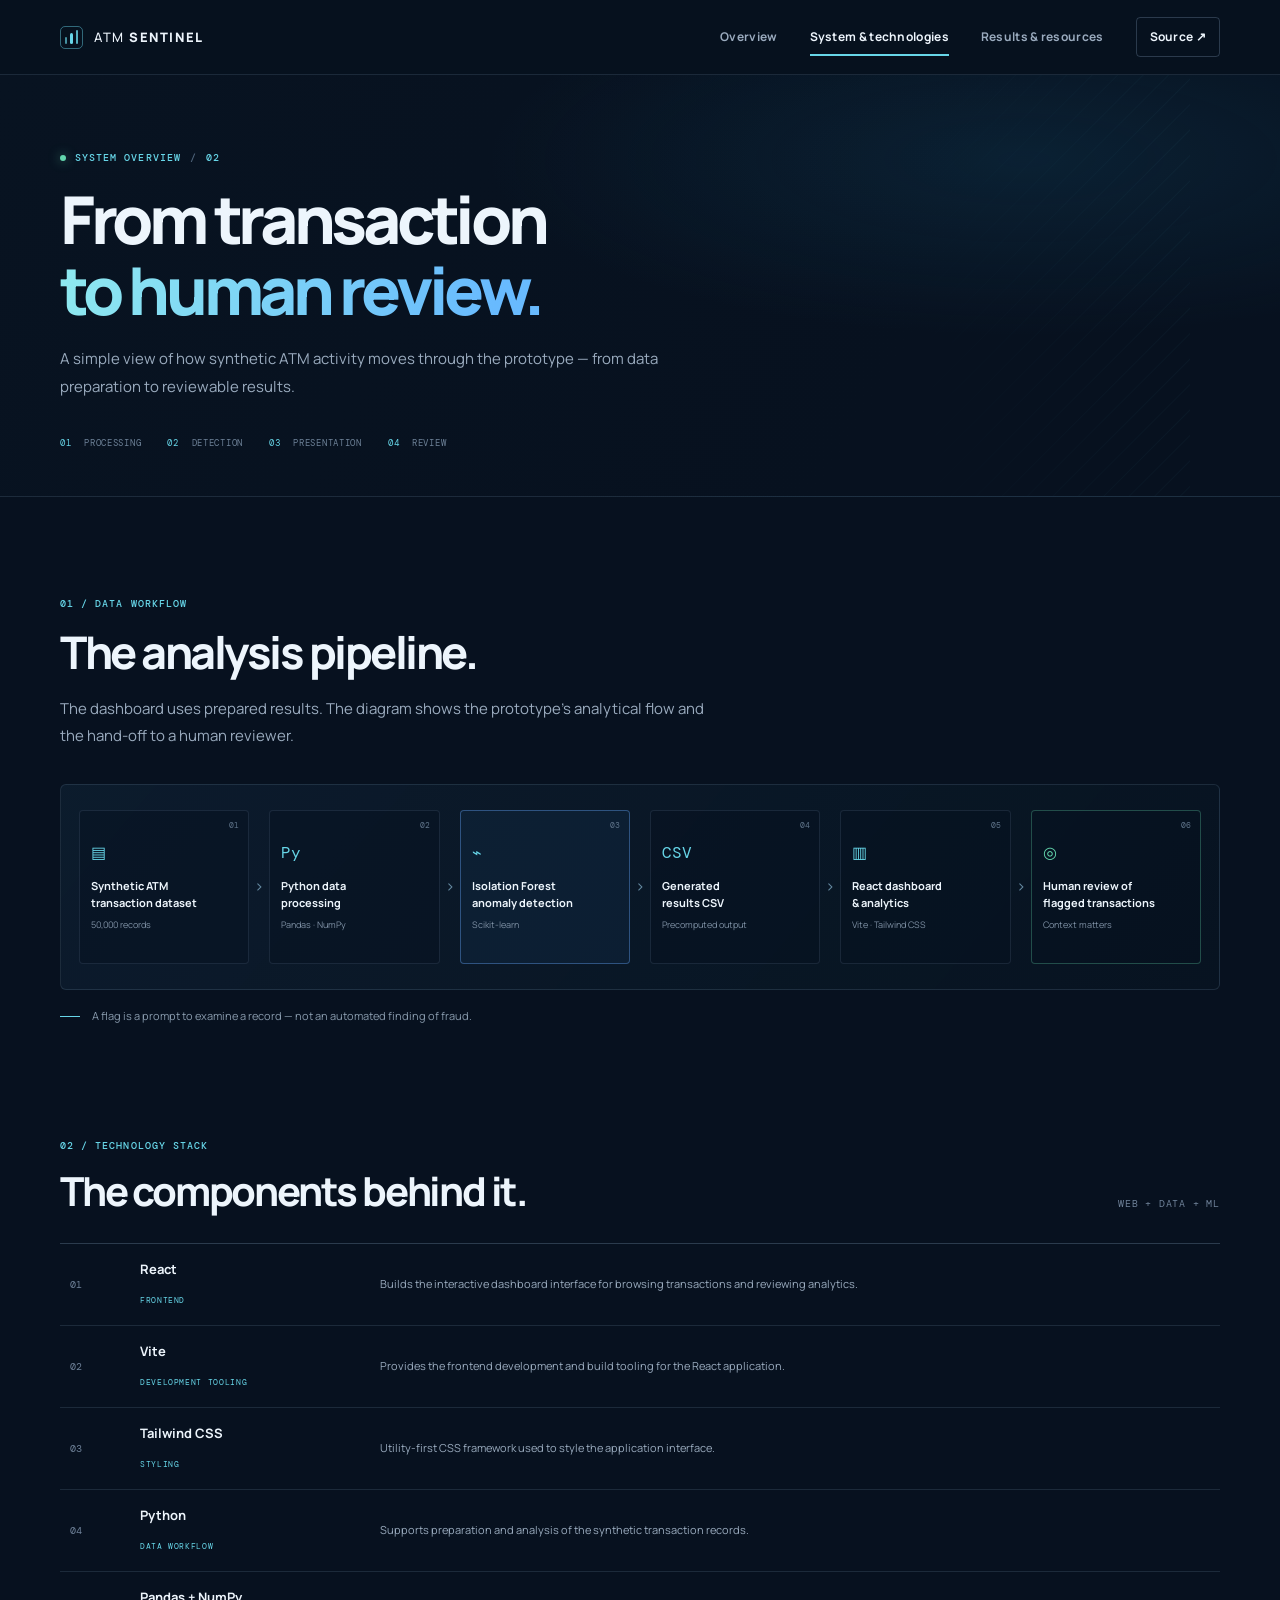
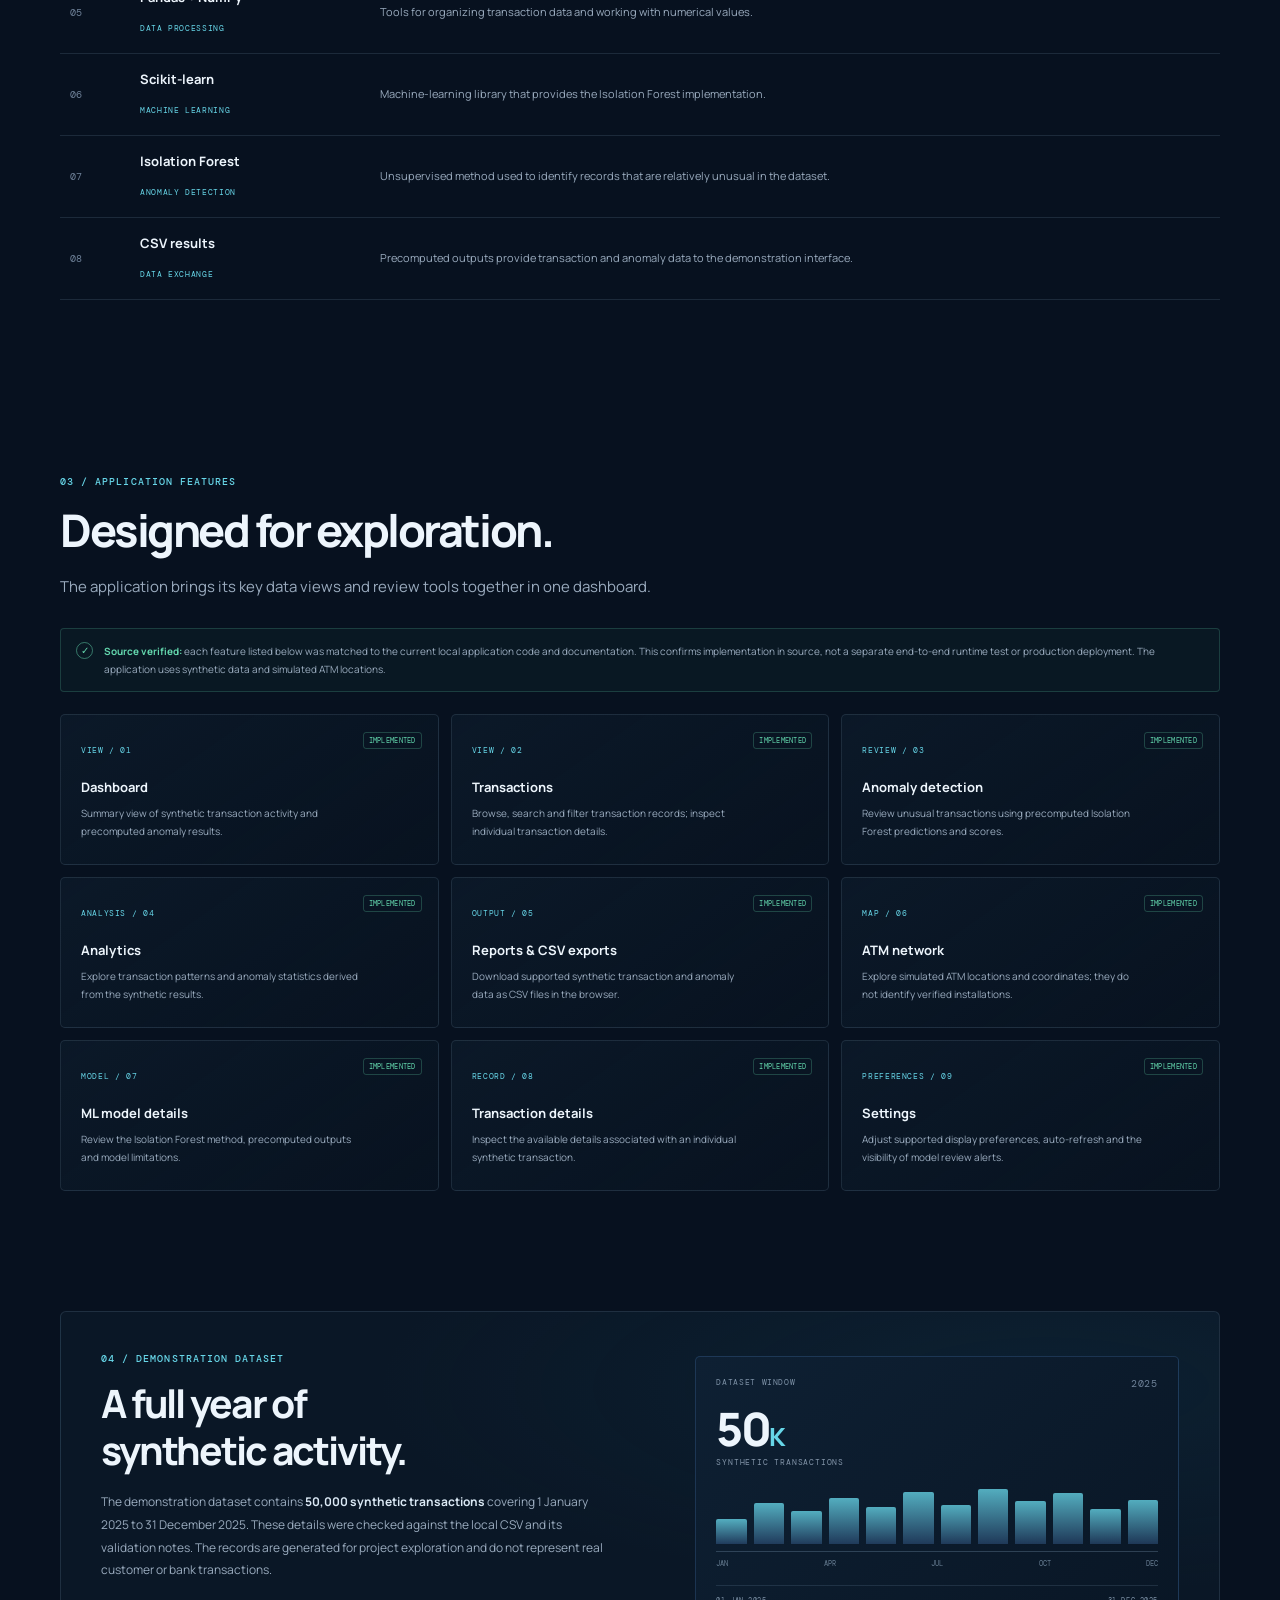
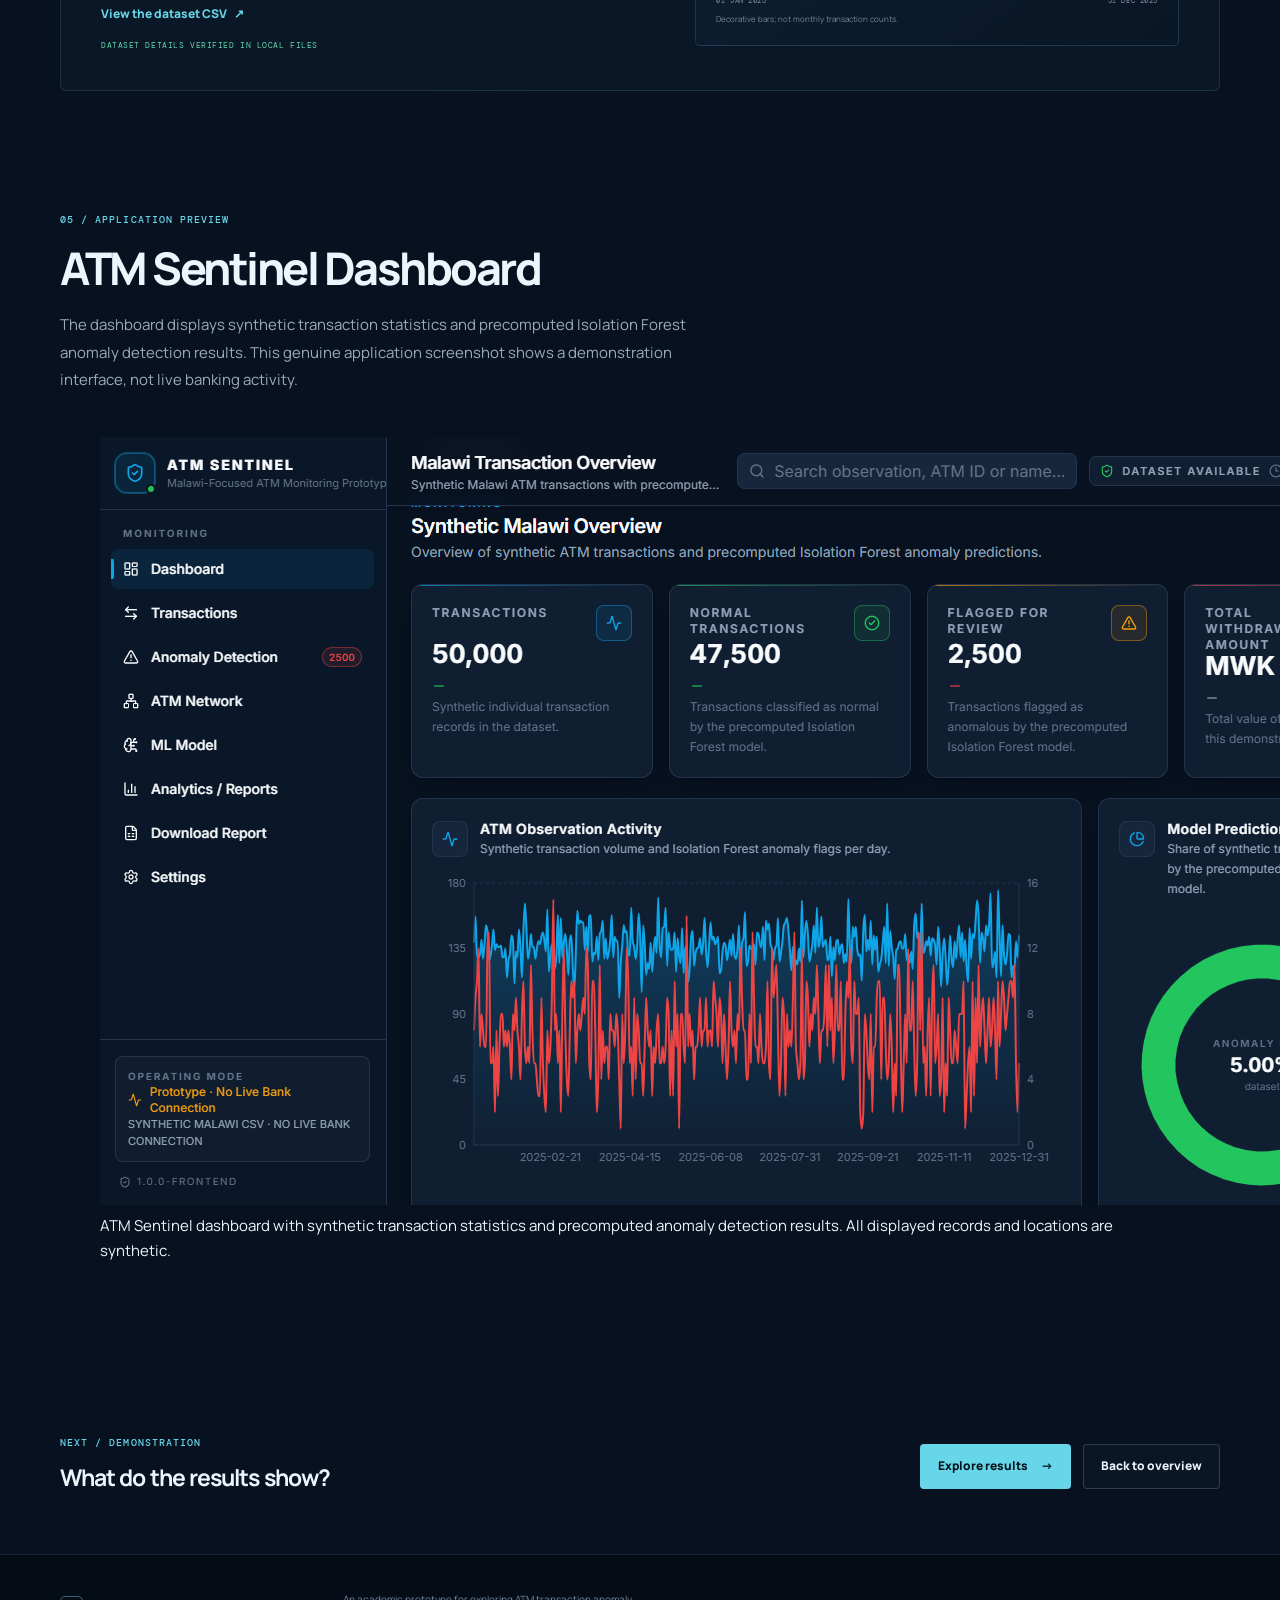
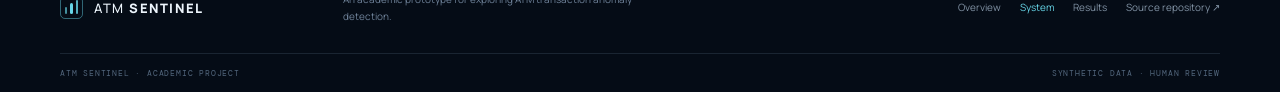
==== commit 0f03a478: "Add files via upload" ====
--- a/system.html
+++ b/system.html
@@ -75,8 +75,11 @@
       </div>
     </section>
     <section class="section screenshots-section" aria-labelledby="screenshots-title">
-      <div class="section-heading"><p class="eyebrow">05 / APPLICATION PREVIEW</p><h2 id="screenshots-title">Screenshots can go here.</h2><p class="section-lead">No application screenshots are included in this portfolio yet. Add genuine screenshots from the running project here when they are available; the workflow above is an explanatory diagram, not an application screenshot.</p></div>
-      <div class="screenshot-placeholder"><span class="placeholder-plus" aria-hidden="true">+</span><div><strong>SCREENSHOT PLACEHOLDER</strong><p>Replace this panel with an authentic dashboard capture.</p></div><span class="mono">IMAGE / TO ADD</span></div>
+      <div class="section-heading"><p class="eyebrow">05 / APPLICATION PREVIEW</p><h2 id="screenshots-title">ATM Sentinel Dashboard</h2><p class="section-lead">The dashboard displays synthetic transaction statistics and precomputed Isolation Forest anomaly detection results. This genuine application screenshot shows a demonstration interface, not live banking activity.</p></div>
+      <figure class="application-screenshot">
+        <img src="images/dashboard.png" alt="ATM Sentinel dashboard showing 50,000 synthetic transactions, 47,500 normal records, 2,500 transactions flagged for review, an activity chart, and a 5 percent model prediction distribution.">
+        <figcaption>ATM Sentinel dashboard with synthetic transaction statistics and precomputed anomaly detection results. All displayed records and locations are synthetic.</figcaption>
+      </figure>
     </section>
     <section class="closing-cta"><div><p class="eyebrow">NEXT / DEMONSTRATION</p><h2>What do the results show?</h2></div><div class="cta-actions"><a class="button button-primary" href="results.html">Explore results <span aria-hidden="true">→</span></a><a class="button button-secondary" href="index.html">Back to overview</a></div></section>
   </main>
